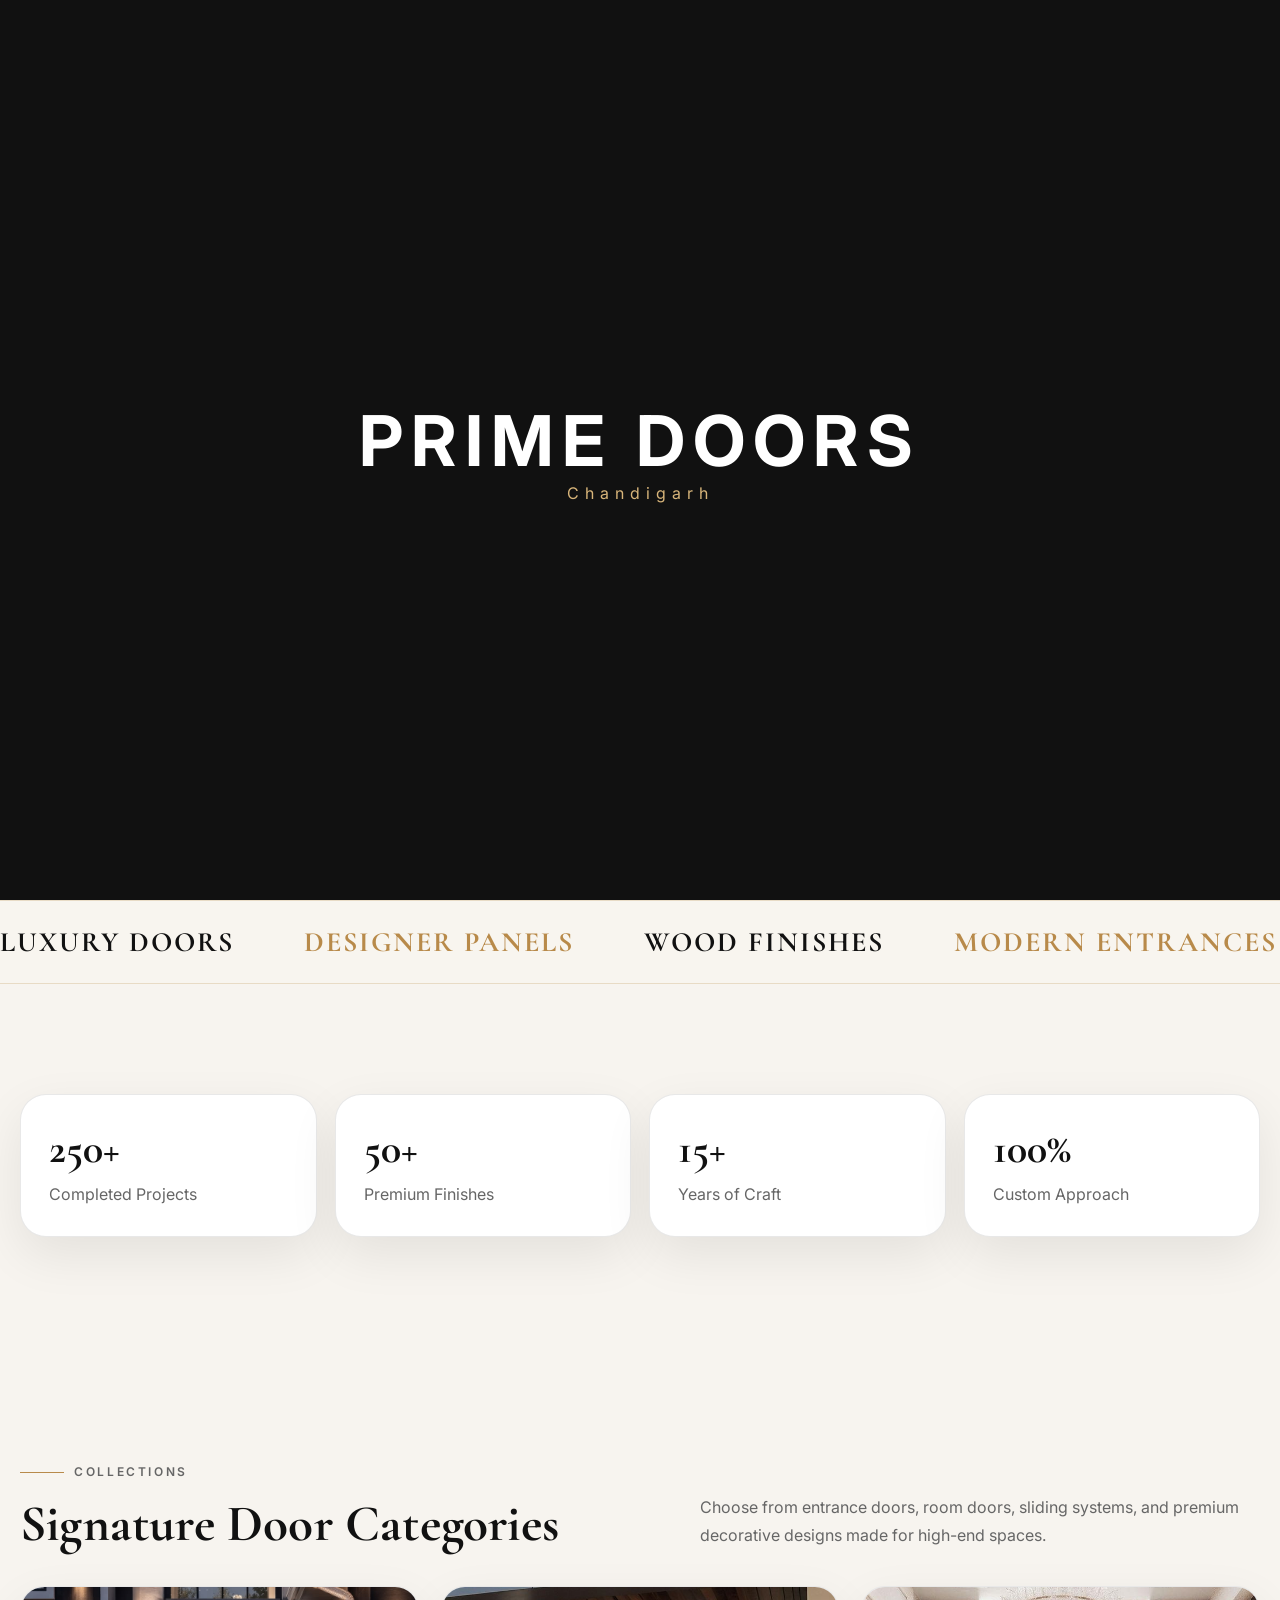
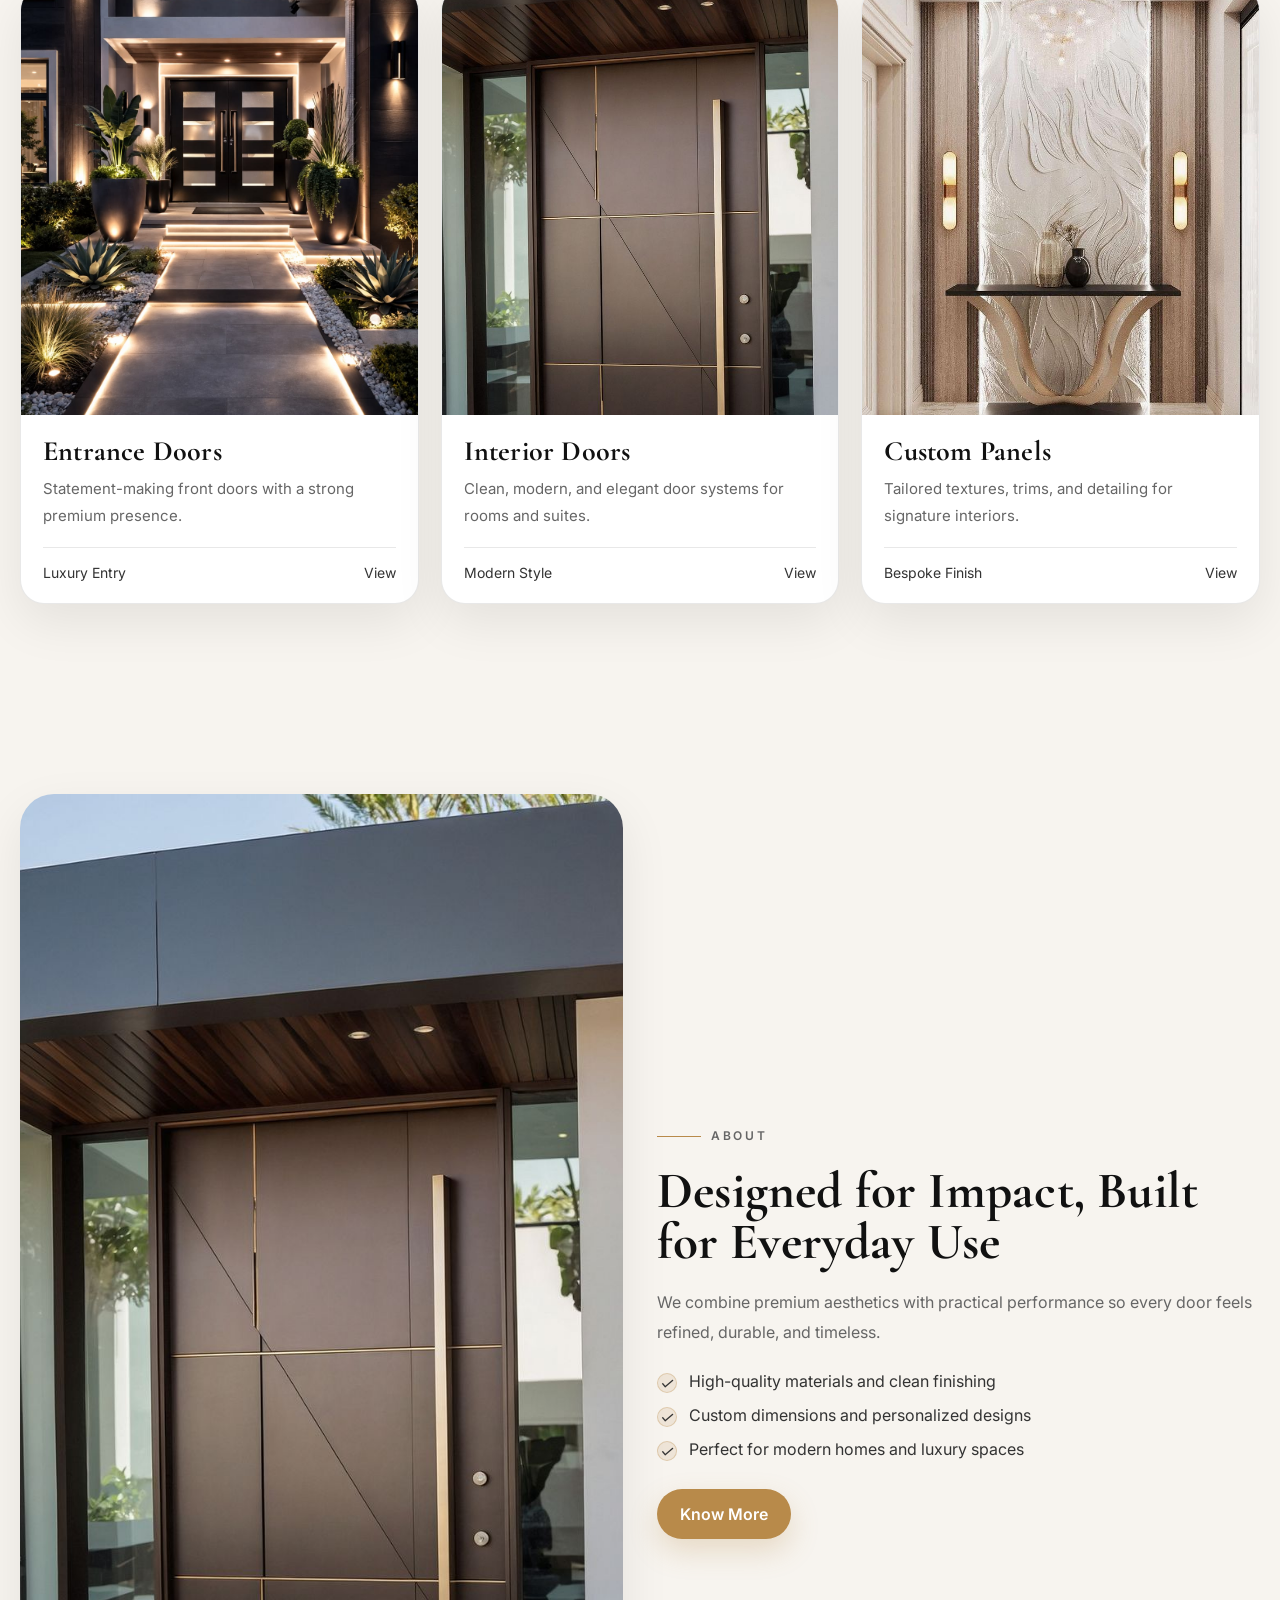
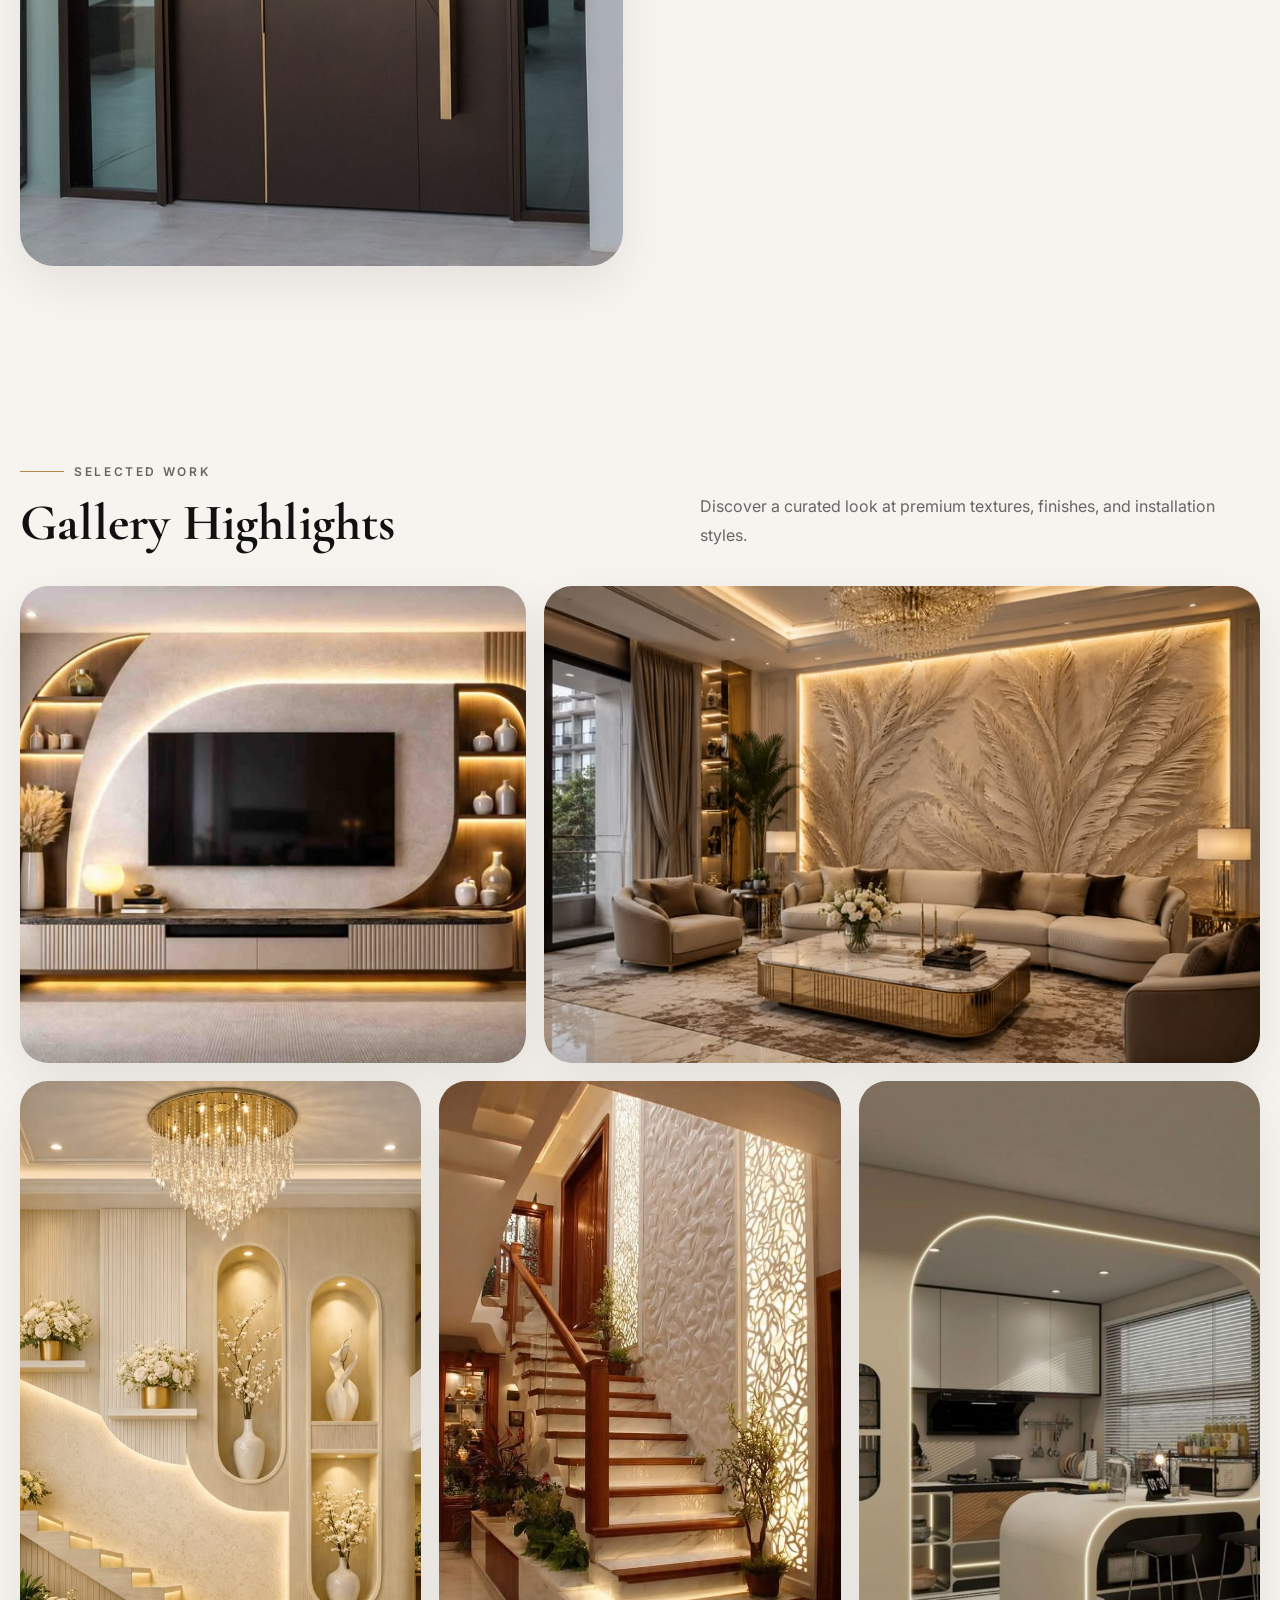
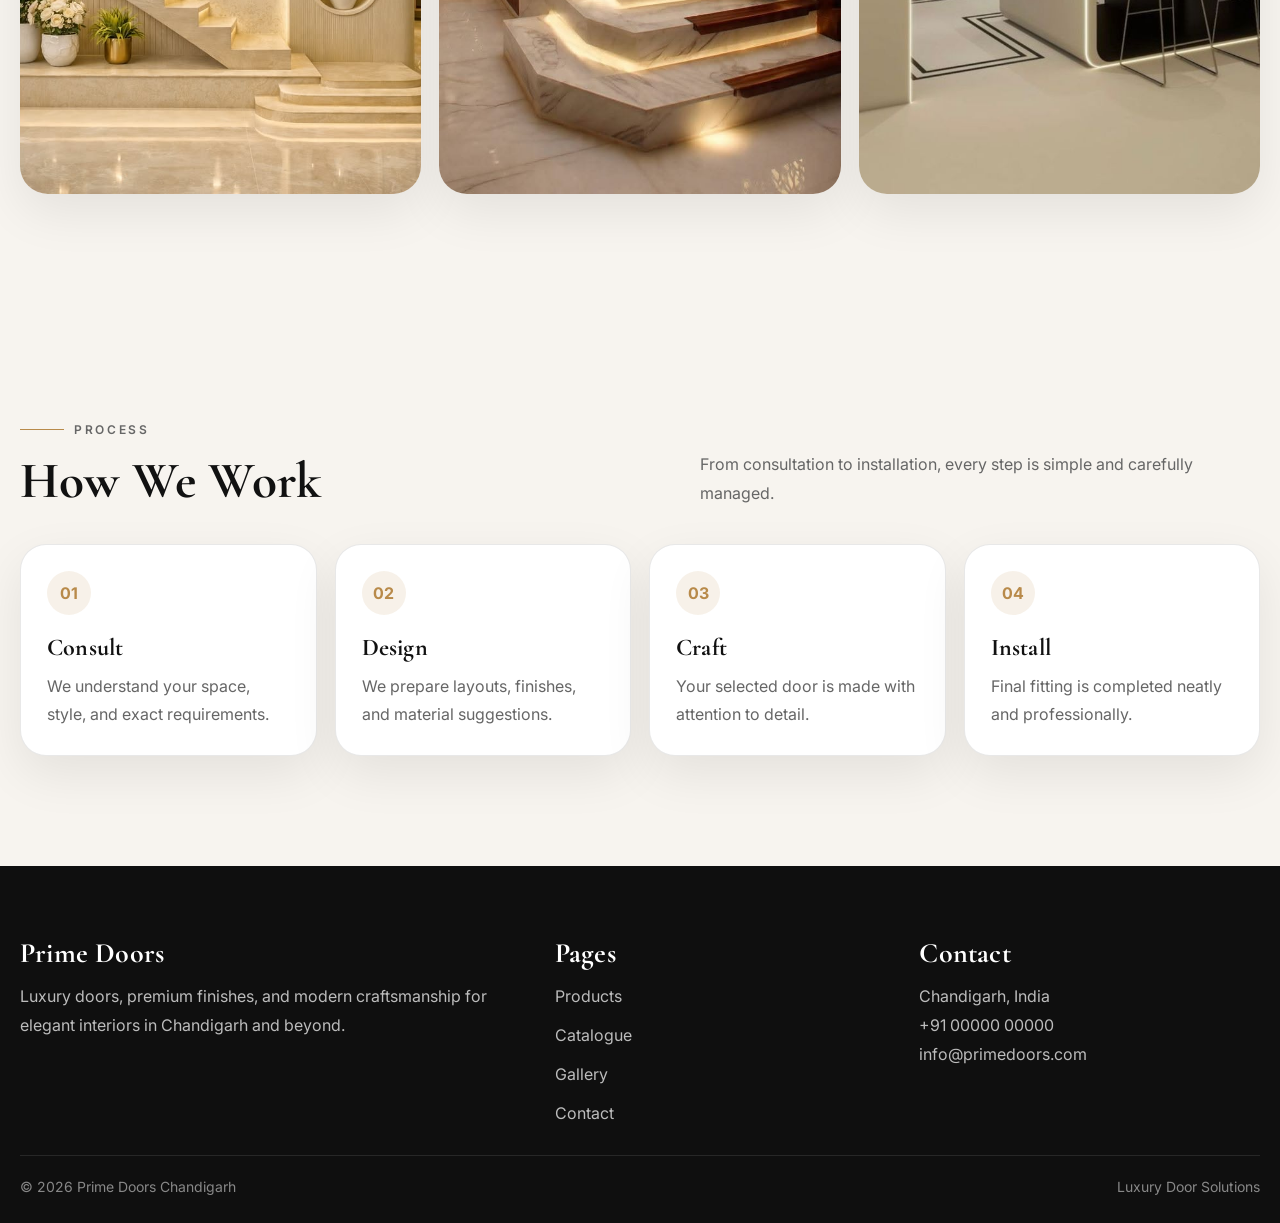
==== index.html @ e4e69840 "Add files via upload" ====
<!DOCTYPE html>
<html lang="en">
<head>
  <meta charset="UTF-8">
  <meta name="viewport" content="width=device-width, initial-scale=1.0">
  <title>Prime Doors Chandigarh</title>
  <link rel="preconnect" href="https://fonts.googleapis.com">
  <link rel="preconnect" href="https://fonts.gstatic.com" crossorigin>
  <link href="https://fonts.googleapis.com/css2?family=Inter:wght@300;400;500;600;700&family=Cormorant+Garamond:wght@400;500;600;700&display=swap" rel="stylesheet">
  <link rel="stylesheet" href="style.css" />
</head>
<body>
  <div id="doorCursor"></div>

  <div id="door-loader">
    <div class="door-frame">
        <div class="door-panel left-panel">
            <div class="door-handle"></div>
        </div>

        <div class="door-panel right-panel">
            <div class="door-handle"></div>
        </div>

        <div class="door-brand">
            <h1>PRIME DOORS</h1>
            <span>Chandigarh</span>
        </div>
    </div>
</div>

<header class="site-header">
  <div class="container navbar">
    <a href="index.html" class="brand">
      <b>Prime Doors</b>
      <span>Chandigarh</span>
    </a>
    <nav class="nav-links">
      <a href="index.html" class="active">Home</a>
      <a href="products.html">Products</a>
      <a href="catalogue.html">Catalogue</a>
      <a href="gallery.html">Gallery</a>
      <a href="about.html">About</a>
      <a href="owner.html">Owner</a>
      <a href="contact.html">Contact</a>
    </nav>
    <div class="nav-cta">
      <a href="contact.html" class="btn btn-primary">Get Quote</a>
      <button class="menu-btn" type="button"><span></span></button>
    </div>
  </div>
</header>

<section class="hero">
  <div class="hero-slider">

    <div class="slide active">
        <img src="slidenew1.png" alt="">
    </div>

    <div class="slide">
        <img src="slidenew2.png" alt="">
    </div>
    <div class="slide">
        <img src="slidenew3.png" alt="">
    </div>
    <div class="slide">
        <img src="slidenew4.png" alt="">
    </div>
  
</div>

<div class="hero-overlay"></div>

  <div class="hero-inner">
    <div class="reveal">
      <p class="small-label">Premium Door Studio</p>
      <h1 class="hero-title serif">Elegant Doors for Modern Spaces</h1>
      <p class="hero-copy">
        Prime Doors creates refined entrance solutions, designer finishes, and bespoke interiors that bring a luxury feel to homes and commercial spaces.
      </p>
      <div class="hero-actions">
        <a href="products.html" class="btn btn-primary">Explore Products</a>
        <a href="gallery.html" class="btn btn-outline">View Gallery</a>
      </div>
    </div>

    <div class="hero-card reveal">
      <p>Crafted with detail, designed with style, and built for long-lasting performance.</p>
      <div class="stat">
        <div><strong>100+</strong><span>Designs</span></div>
        <div><strong>10+</strong><span>Finishes</span></div>
      </div>
    </div>
  </div>
</section>

<div class="marquee">
  <div class="marquee-track">
    <span>Luxury Doors</span>
    <span>Designer Panels</span>
    <span>Wood Finishes</span>
    <span>Modern Entrances</span>
    <span>Custom Solutions</span>
    <span>Luxury Doors</span>
    <span>Designer Panels</span>
    <span>Wood Finishes</span>
    <span>Modern Entrances</span>
    <span>Custom Solutions</span>
  </div>
</div>

<section class="section">
  <div class="container stats">
    <div class="stat-card reveal"><strong>250+</strong><span>Completed Projects</span></div>
    <div class="stat-card reveal"><strong>50+</strong><span>Premium Finishes</span></div>
    <div class="stat-card reveal"><strong>15+</strong><span>Years of Craft</span></div>
    <div class="stat-card reveal"><strong>100%</strong><span>Custom Approach</span></div>
  </div>
</section>

<section class="section">
  <div class="container">
    <div class="section-head reveal">
      <div>
        <p class="small-label">Collections</p>
        <h2 class="serif">Signature Door Categories</h2>
      </div>
      <p>Choose from entrance doors, room doors, sliding systems, and premium decorative designs made for high-end spaces.</p>
    </div>

    <div class="cards-3">
      <article class="card reveal">
        <div class="card-media"><img src="entarancedoor2.jpg" alt="Entrance Doors"></div>
        <div class="card-body">
          <h3 class="serif">Entrance Doors</h3>
          <p>Statement-making front doors with a strong premium presence.</p>
          <div class="card-footer"><span>Luxury Entry</span><a href="products.html">View</a></div>
        </div>
      </article>

      <article class="card reveal">
        <div class="card-media"><img src="interiordoor.jpg" alt="Interior Doors"></div>
        <div class="card-body">
          <h3 class="serif">Interior Doors</h3>
          <p>Clean, modern, and elegant door systems for rooms and suites.</p>
          <div class="card-footer"><span>Modern Style</span><a href="products.html">View</a></div>
        </div>
      </article>

      <article class="card reveal">
        <div class="card-media"><img src="costampannel.jpg" alt="Custom Panels"></div>
        <div class="card-body">
          <h3 class="serif">Custom Panels</h3>
          <p>Tailored textures, trims, and detailing for signature interiors.</p>
          <div class="card-footer"><span>Bespoke Finish</span><a href="products.html">View</a></div>
        </div>
      </article>
    </div>
  </div>
</section>

<section class="section section-tight">
  <div class="container split">
    <div class="rounded-img reveal">
      <img src="interiordoor.jpg" alt="About Prime Doors">
    </div>
    <div class="text-block reveal">
      <p class="small-label">About</p>
      <h2 class="serif">Designed for Impact, Built for Everyday Use</h2>
      <p>We combine premium aesthetics with practical performance so every door feels refined, durable, and timeless.</p>
      <div class="check-list">
        <div><i>✓</i><span>High-quality materials and clean finishing</span></div>
        <div><i>✓</i><span>Custom dimensions and personalized designs</span></div>
        <div><i>✓</i><span>Perfect for modern homes and luxury spaces</span></div>
      </div>
      <a href="about.html" class="btn btn-primary">Know More</a> 
    </div>
  </div>
</section>

<section class="section">
  <div class="container">
    <div class="section-head reveal">
      <div>
        <p class="small-label">Selected Work</p>
        <h2 class="serif">Gallery Highlights</h2>
      </div>
      <p>Discover a curated look at premium textures, finishes, and installation styles.</p>
    </div>

    <div class="gallery-grid">
      <div class="g-item g-1 reveal"><img src="Gallerymenu.jpg" alt=""></div>
      <div class="g-item g-2 reveal"><img src="Gallerymenu2.jpg" alt=""></div>
      <div class="g-item g-3 reveal"><img src="Gallerymenu3.jpg" alt=""></div>
      <div class="g-item g-4 reveal"><img src="Gallerymenu4.jpg" alt=""></div>
      <div class="g-item g-5 reveal"><img src="Gallerymenu5.jpg" alt=""></div>
    </div>
  </div>
</section>

<section class="section">
  <div class="container">
    <div class="section-head reveal">
      <div>
        <p class="small-label">Process</p>
        <h2 class="serif">How We Work</h2>
      </div>
      <p>From consultation to installation, every step is simple and carefully managed.</p>
    </div>

    <div class="process">
      <div class="step reveal">
        <b>01</b>
        <h3 class="serif">Consult</h3>
        <p>We understand your space, style, and exact requirements.</p>
      </div>
      <div class="step reveal">
        <b>02</b>
        <h3 class="serif">Design</h3>
        <p>We prepare layouts, finishes, and material suggestions.</p>
      </div>
      <div class="step reveal">
        <b>03</b>
        <h3 class="serif">Craft</h3>
        <p>Your selected door is made with attention to detail.</p>
      </div>
      <div class="step reveal">
        <b>04</b>
        <h3 class="serif">Install</h3>
        <p>Final fitting is completed neatly and professionally.</p>
      </div>
    </div>
  </div>
</section>


<footer class="footer">
  <div class="container">
    <div class="footer-grid">
      <div>
        <h3 class="serif">Prime Doors</h3>
        <p>Luxury doors, premium finishes, and modern craftsmanship for elegant interiors in Chandigarh and beyond.</p>
      </div>
      <div>
        <h3 class="serif">Pages</h3>
        <div class="footer-links">
          <a href="products.html">Products</a>
          <a href="catalogue.html">Catalogue</a>
          <a href="gallery.html">Gallery</a>
          <a href="contact.html">Contact</a>
        </div>
      </div>
      <div>
        <h3 class="serif">Contact</h3>
        <p>Chandigarh, India</p>
        <p>+91 00000 00000</p>
        <p>info@primedoors.com</p>
      </div>
    </div>
    <div class="footer-bottom">
      <span>© 2026 Prime Doors Chandigarh</span>
      <span>Luxury Door Solutions</span>
    </div>
  </div>
</footer>

<script src="script.js"></script>
</body>
</html>
---- style.css ----
:root{
  --bg:#f7f4ef;
  --bg-dark:#0f0f0f;
  --text:#111111;
  --muted:#666666;
  --gold:#b88a4a;
  --gold-2:#d8b57a;
  --line:rgba(0,0,0,.09);
  --white:#ffffff;
  --card:#ffffff;
  --shadow:0 18px 50px rgba(0,0,0,.08);
  --radius:24px;
  --radius-sm:16px;
  --max:1240px;
}

*{margin:0;padding:0;box-sizing:border-box}
html{scroll-behavior:smooth}
body{
  font-family:'Inter',sans-serif;
  background:var(--bg);
  color:var(--text);
  overflow-x:hidden;
}
img,video{max-width:100%;display:block}
a{text-decoration:none;color:inherit}
button,input,textarea{font:inherit}
::selection{background:var(--gold);color:#fff}

.container{
  width:min(var(--max), calc(100% - 40px));
  margin:0 auto;
}

.serif{
  font-family:'Cormorant Garamond',serif;
  letter-spacing:.2px;
}

.small-label{
  display:inline-flex;
  align-items:center;
  gap:10px;
  color:var(--gold);
  text-transform:uppercase;
  letter-spacing:.22em;
  font-size:12px;
  font-weight:600;
  margin-bottom:16px;
}
.small-label::before{
  content:'';
  width:44px;height:1px;background:var(--gold);
}

.section{
  padding:110px 0;
  position:relative;
}
.section-tight{padding:80px 0}
.grid{display:grid;gap:24px}

.btn{
  display:inline-flex;
  align-items:center;
  justify-content:center;
  gap:10px;
  padding:14px 22px;
  border-radius:999px;
  border:1px solid transparent;
  cursor:pointer;
  transition:.35s ease;
  font-weight:600;
}
.btn-primary{
  background:var(--gold);
  color:#fff;
  box-shadow:0 12px 28px rgba(184,138,74,.25);
}
.btn-primary:hover{transform:translateY(-2px);background:#a97a3f}
.btn-outline{
  border-color:rgba(255,255,255,.25);
  color:#fff;
  background:transparent;
  backdrop-filter:blur(10px);
}
.btn-outline:hover{background:#fff;color:#111;border-color:#fff}

.site-header{
    position:fixed;
    top:0;
    left:0;
    right:0;
    z-index:1000;

    background:lab(99.73% 0.33 0.11 / 0.662);
    backdrop-filter:blur(8px);
    -webkit-backdrop-filter:blur(8px);

    border-bottom:1px solid rgba(255,255,255,0.1);
    box-shadow:none;
}

.site-header.scrolled{
    background:rgba(255,255,255,0.12);
    backdrop-filter:blur(10px);
    -webkit-backdrop-filter:blur(10px);
}

.navbar{
  height:86px;
  display:flex;
  align-items:center;
  justify-content:space-between;
  gap:20px;
}
.brand{
  display:flex;
  flex-direction:column;
  line-height:1;
}
.brand b{
  font-size:20px;
  letter-spacing:.16em;
  text-transform:uppercase;
}
.brand span{
  font-size:11px;
  letter-spacing:.28em;
  color:var(--gold);
  margin-top:4px;
}
.nav-links{
  display:flex;
  align-items:center;
  gap:28px;
}
.nav-links a{
  font-size:14px;
  font-weight:500;
  color:#000000f8;
  position:relative;
  padding:8px 0;
}
.nav-links a::after{
  content:'';
  position:absolute;
  left:0;bottom:0;
  width:0;height:1px;
  background:var(--gold);
  transition:.3s ease;
}
.nav-links a:hover::after,
.nav-links a.active::after{width:100%}
.nav-cta{display:flex;align-items:center;gap:12px}

.menu-btn{
  display:none;
  width:44px;height:44px;
  border:1px solid var(--line);
  border-radius:50%;
  background:#fff;
  align-items:center;
  justify-content:center;
  cursor:pointer;
}
.menu-btn span,
.menu-btn span::before,
.menu-btn span::after{
  content:'';
  display:block;
  width:18px;height:1.7px;
  background:#111111;
  position:relative;
  transition:.3s ease;
}
.menu-btn span::before{position:absolute;top:-6px;left:0}
.menu-btn span::after{position:absolute;top:6px;left:0}

.hero{
  min-height:100vh;
  position:relative;
  display:flex;
  align-items:center;
  padding-top:86px;
  overflow:hidden;
  color:#fff;
}
.hero-media{
  position:absolute;
  inset:0;
  z-index:-2;
}
.hero-media::after{
  content:'';
  position:absolute;
  inset:0;
  background:linear-gradient(90deg, rgba(0,0,0,.72) 0%, rgba(0,0,0,.38) 52%, rgba(0,0,0,.62) 100%);
  z-index:1;
}
.hero-media video,
.hero-media img{
  width:100%;
  height:100%;
  object-fit:cover;
}
.hero-inner{
  position:relative;
  width:min(var(--max), calc(100% - 40px));
  margin:0 auto;
  display:grid;
  grid-template-columns:1.2fr .8fr;
  gap:40px;
  align-items:end;
  padding:60px 0 80px;
}
.hero-title{
  font-size:clamp(54px, 7vw, 100px);
  line-height:.92;
  font-weight:600;
  margin-bottom:22px;
}
.hero-copy{
  max-width:620px;
  font-size:17px;
  line-height:1.8;
  color:rgba(255,255,255,.84);
  margin-bottom:30px;
}
.hero-actions{
  display:flex;
  gap:14px;
  flex-wrap:wrap;
}

.hero-card{
    position:absolute;
    right:40px;
    top:30%;
    transform:translateY(-50%);

    width:380px;
    padding:28px;

    border:1px solid rgba(255,255,255,.16);
    background:rgba(255,255,255,.08);
    backdrop-filter:blur(14px);

    border-radius:28px;
    box-shadow:0 18px 60px rgba(0,0,0,.18);
    z-index:5;
} 
.hero-card p{
  color:rgba(255,255,255,.82);
  line-height:1.8;
  font-size:15px;
}
.hero-card .stat{
  display:grid;
  grid-template-columns:repeat(2,1fr);
  gap:14px;
  margin-top:20px;
}
.hero-card .stat div{
  padding-top:16px;
  border-top:1px solid rgba(255,255,255,.18);
}
.hero-card .stat strong{
  display:block;
  font-size:28px;
  font-family:'Cormorant Garamond',serif;
}
.hero-card .stat span{
  font-size:12px;
  text-transform:uppercase;
  letter-spacing:.16em;
  color:rgba(255,255,255,.72);
}

.marquee{
  overflow:hidden;
  background:#f8f5ef;
  border-top:1px solid rgba(184,138,74,.25);
  border-bottom:1px solid rgba(184,138,74,.25);
}

.marquee-track{
  display:flex;
  gap:70px;
  white-space:nowrap;
  padding:24px 0;

  animation:marquee 20s linear infinite;

  font-family:'Cormorant Garamond', serif;
  font-size:28px;
  font-weight:700;
  letter-spacing:2px;
  text-transform:uppercase;
}

.marquee-track span:nth-child(odd){
  color:#111111;
}

.marquee-track span:nth-child(even){
  color:#b88a4a;
}

.marquee-track span{
  transition:0.3s ease;
}

.marquee-track span:hover{
  transform:translateY(-3px);
  color:#d8b57a;
}

@keyframes marquee{
  from{transform:translateX(0)}
  to{transform:translateX(-50%)}
}

.section-head{
  display:flex;
  justify-content:space-between;
  align-items:end;
  gap:20px;
  margin-bottom:36px;
}
.section-head h2{
  font-size:clamp(34px, 4vw, 60px);
  line-height:1;
}
.section-head p{
  max-width:560px;
  color:var(--muted);
  line-height:1.8;
}

.cards-3{
  display:grid;
  grid-template-columns:repeat(3,1fr);
  gap:22px;
}
.card{
  background:var(--card);
  border:1px solid var(--line);
  border-radius:var(--radius);
  overflow:hidden;
  box-shadow:var(--shadow);
  transition:.4s ease;
}
.card:hover{transform:translateY(-8px)}
.card-media{
  aspect-ratio:1/1.08;
  overflow:hidden;
}
.card-media img,
.card-media video{
  width:100%;
  height:100%;
  object-fit:cover;
  transition:.8s ease;
}
.card:hover .card-media img,
.card:hover .card-media video{
  transform:scale(1.06);
}
.card-body{
  padding:22px;
}
.card-body h3{
  font-size:28px;
  line-height:1;
  margin-bottom:10px;
}
.card-body p{
  color:var(--muted);
  line-height:1.8;
  font-size:15px;
}
.card-footer{
  display:flex;
  justify-content:space-between;
  align-items:center;
  margin-top:18px;
  padding-top:16px;
  border-top:1px solid var(--line);
  color:#333;
  font-size:14px;
}

.split{
  display:grid;
  grid-template-columns:1fr 1fr;
  gap:34px;
  align-items:center;
}
.rounded-img{
  border-radius:34px;
  overflow:hidden;
  box-shadow:var(--shadow);
}
.rounded-img img,
.rounded-img video{
  width:100%;
  height:100%;
  object-fit:cover;
}
.text-block h2{
  font-size:clamp(34px, 4vw, 58px);
  line-height:1;
  margin-bottom:18px;
}
.text-block p{
  color:var(--muted);
  line-height:1.9;
  margin-bottom:18px;
}
.check-list{
  display:grid;
  gap:12px;
  margin:24px 0 28px;
}
.check-list div{
  display:flex;
  align-items:flex-start;
  gap:12px;
  color:#333;
}
.check-list i{
  width:20px;height:20px;
  border-radius:50%;
  background:rgba(184,138,74,.14);
  border:1px solid rgba(184,138,74,.3);
  display:inline-flex;
  align-items:center;
  justify-content:center;
  flex:0 0 20px;
  margin-top:2px;
}

.gallery-grid{
  display:grid;
  grid-template-columns:repeat(12,1fr);
  gap:18px;
}
.g-item{
  border-radius:28px;
  overflow:hidden;
  box-shadow:var(--shadow);
  min-height:260px;
}
.g-item img,
.g-item video{
  width:100%;
  height:100%;
  object-fit:cover;
  transition:.8s ease;
}
.g-item:hover img,
.g-item:hover video{transform:scale(1.05)}
.g-1{grid-column:span 5}
.g-2{grid-column:span 7}
.g-3{grid-column:span 4}
.g-4{grid-column:span 4}
.g-5{grid-column:span 4}

.stats{
  display:grid;
  grid-template-columns:repeat(4,1fr);
  gap:18px;
}
.stat-card{
  background:#fff;
  border:1px solid var(--line);
  border-radius:26px;
  padding:28px;
  box-shadow:var(--shadow);
}
.stat-card strong{
  display:block;
  font-size:42px;
  font-family:'Cormorant Garamond',serif;
  margin-bottom:8px;
}
.stat-card span{
  color:var(--muted);
  line-height:1.6;
}

.process{
  display:grid;
  grid-template-columns:repeat(4,1fr);
  gap:18px;
}
.step{
  background:#fff;
  border:1px solid var(--line);
  border-radius:26px;
  padding:26px;
  box-shadow:var(--shadow);
}
.step b{
  display:inline-flex;
  width:44px;height:44px;
  border-radius:50%;
  align-items:center;
  justify-content:center;
  background:rgba(184,138,74,.12);
  color:var(--gold);
  margin-bottom:18px;
}
.step h3{
  font-size:24px;
  margin-bottom:10px;
}
.step p{
  color:var(--muted);
  line-height:1.8;
}

.contact-wrap{
  display:grid;
  grid-template-columns:.95fr 1.05fr;
  gap:24px;
  align-items:start;
}
.contact-panel,
.form-panel{
  background:#fff;
  border:1px solid var(--line);
  border-radius:34px;
  box-shadow:var(--shadow);
  padding:30px;
}
.contact-info{
  display:grid;
  gap:18px;
  margin-top:24px;
}
.info-row{
  padding:18px 0;
  border-top:1px solid var(--line);
}
.info-row:first-child{border-top:none;padding-top:0}
.info-row span{
  display:block;
  color:var(--gold);
  text-transform:uppercase;
  letter-spacing:.18em;
  font-size:11px;
  margin-bottom:8px;
}
.info-row b{
  display:block;
  font-size:18px;
  margin-bottom:4px;
}
.info-row p{color:var(--muted);line-height:1.7}

form{
  display:grid;
  gap:16px;
}
.field{
  display:grid;
  gap:8px;
}
.field label{
  font-size:13px;
  color:#333;
  font-weight:600;
}
.field input,
.field textarea,
.field select{
  width:100%;
  border:1px solid var(--line);
  background:#fbfbfb;
  padding:14px 16px;
  border-radius:16px;
  outline:none;
  transition:.25s ease;
}
.field input:focus,
.field textarea:focus,
.field select:focus{
  border-color:rgba(184,138,74,.7);
  background:#fff;
}

.footer{
  background:var(--bg-dark);
  color:#fff;
  padding:70px 0 28px;
  margin-top:0;
}
.footer-grid{
  display:grid;
  grid-template-columns:1.2fr .8fr .8fr;
  gap:24px;
  padding-bottom:28px;
  border-bottom:1px solid rgba(255,255,255,.1);
}
.footer h3{
  font-size:28px;
  margin-bottom:12px;
}
.footer p,
.footer a{
  color:rgba(255,255,255,.72);
  line-height:1.8;
}
.footer-links{
  display:grid;
  gap:10px;
}
.footer-bottom{
  display:flex;
  justify-content:space-between;
  gap:16px;
  flex-wrap:wrap;
  padding-top:22px;
  color:rgba(255,255,255,.5);
  font-size:14px;
}

.reveal{
  opacity:0;
  transform:translateY(30px);
}

.page-hero{
    position:relative;
    padding:170px 0 86px;
    background:url("banner.jpg") center center/cover no-repeat;
    overflow:hidden;
}

.page-hero::before{
    content:"";
    position:absolute;
    inset:0;
    background:rgba(0,0,0,0.55);
}

.page-hero .container{
    position:relative;
    z-index:2;
}

.page-hero h1,
.page-hero p,
.page-hero .small-label{
    color:#fff;
}

.page-hero h1{
  font-size:clamp(46px, 6vw, 86px);
  line-height:.95;
  margin-bottom:12px;
}
.page-hero p{
  max-width:760px;
  color:var(--muted);
  line-height:1.9;
  font-size:17px;
}

@media (max-width: 1100px){
  .hero-inner,
  .split,
  .contact-wrap,
  .footer-grid{
    grid-template-columns:1fr;
  }
  .cards-3,
  .stats,
  .process{
    grid-template-columns:repeat(2,1fr);
  }
  .section-head{
    flex-direction:column;
    align-items:flex-start;
  }
}

@media (max-width: 768px){
  .nav-links{
    position:fixed;
    top:86px;
    left:16px;
    right:16px;
    background:#fff;
    border:1px solid var(--line);
    border-radius:24px;
    box-shadow:var(--shadow);
    padding:18px;
    display:none;
    flex-direction:column;
    align-items:flex-start;
    gap:16px;
  }
  .nav-links.open{display:flex}
  .menu-btn{display:flex}
  .hero{
    min-height:auto;
    padding-bottom:40px;
  }
  .hero-inner{
    padding-top:70px;
  }
  .hero-card{
    justify-self:start;
  }
  .cards-3,
  .stats,
  .process{
    grid-template-columns:1fr;
  }
  .gallery-grid{
    grid-template-columns:1fr;
  }
  .g-1,.g-2,.g-3,.g-4,.g-5{grid-column:span 1}
  .page-hero{padding-top:150px}
}
.hero{
    position:relative;
    height:100vh;
    overflow:hidden;
}

.hero-slider{
    position:absolute;
    inset:0;
}

.slide{
    position:absolute;
    inset:0;
    opacity:0;
    transition:opacity 1.5s ease;
}

.slide.active{
    opacity:1;
}

.slide img{
    width:100%;
    height:100%;
    object-fit:cover;
}

.hero-overlay{
    position:absolute;
    inset:0;
    background:rgba(0, 0, 0, 0.292);
    z-index:1;
}

.hero-inner{
    position:relative;
    z-index:2;
}

.site-header::after{
    content:"";
    position:absolute;
    bottom:0;
    left:0;
    width:100%;
    height:1px;
    background:linear-gradient(
        90deg,
        transparent,
        rgb(0, 0, 0),
        transparent
    );
}

#door-loader{
    position:fixed;
    inset:0;
    z-index:999999;
    background:#111;
    display:flex;
    justify-content:center;
    align-items:center;
    perspective:2000px;
}

.door-frame{
    position:relative;
    width:100%;
    height:100%;
    overflow:hidden;
}

.door-panel{
    position:absolute;
    top:0;
    width:50%;
    height:100%;
    background:
    linear-gradient(
        90deg,
        #4a2a16,
        #6b3f21,
        #8c5a30,
        #6b3f21
    );
    border:2px solid rgba(0,0,0,.4);
}

.left-panel{
    left:0;
    transform-origin:left center;
}

.right-panel{
    right:0;
    transform-origin:right center;
}

.door-handle{
    position:absolute;
    width:12px;
    height:80px;
    background:#d8b57a;
    top:50%;
    transform:translateY(-50%);
    border-radius:10px;
}

.left-panel .door-handle{
    right:30px;
}

.right-panel .door-handle{
    left:30px;
}

.door-brand{
    position:absolute;
    top:50%;
    left:50%;
    transform:translate(-50%,-50%);
    text-align:center;
    color:white;
    z-index:10;
}

.door-brand h1{
    font-size:70px;
    letter-spacing:8px;
    margin:0;
}

.door-brand span{
    color:#d8b57a;
    letter-spacing:6px;
}

.open .left-panel{
    animation:openLeftDoor 2.2s forwards ease-in-out;
}

.open .right-panel{
    animation:openRightDoor 2.2s forwards ease-in-out;
}

@keyframes openLeftDoor{
    to{
        transform:rotateY(-105deg);
    }
}

@keyframes openRightDoor{
    to{
        transform:rotateY(105deg);
    }
}
body{
    cursor:none;
}

#doorCursor{
    position:fixed;
    width:16px;
    height:24px;
    pointer-events:none;
    z-index:999999;
    transform:translate(-50%,-50%);
}

/* Door */
#doorCursor::before{
    content:"";
    position:absolute;
    width:16px;
    height:24px;
    background:linear-gradient(
        to right,
        #4a2a16,
        #8c5a30,
        #5f351c
    );
    border-radius:2px;
    border:1px solid #2d1609;
    box-shadow:0 0 5px rgba(0,0,0,.2);
}

/* Handle */
#doorCursor::after{
    content:"";
    position:absolute;
    width:2px;
    height:2px;
    background:#d8b57a;
    border-radius:50%;
    right:3px;
    top:11px;
}
a:hover ~ #doorCursor,
button:hover ~ #doorCursor{
    transform:translate(-50%,-50%) scale(1.08);
}
.page-hero p{
    color:#d8b57a;
    font-size:20px;
    font-weight:500;
    text-shadow:0 2px 10px rgba(0,0,0,.4);
}
/* ===== RESPONSIVE DESIGN ===== */

/* Large TV Screens */
@media screen and (min-width: 1600px){

    .container{
        max-width:1500px;
    }

    .hero-title{
        font-size:120px;
    }

    .hero-copy{
        font-size:22px;
    }

    .hero-card{
        width:450px;
    }
}

/* Laptop */
@media screen and (max-width:1200px){

    .hero-inner{
        grid-template-columns:1fr;
    }

    .hero-card{
        position:relative;
        top:auto;
        right:auto;
        transform:none;
        margin-top:30px;
        width:100%;
        max-width:500px;
    }

    .cards-3{
        grid-template-columns:repeat(2,1fr);
    }
}

/* Tablet */
@media screen and (max-width:992px){

    .hero-title{
        font-size:60px;
    }

    .section-head h2{
        font-size:45px;
    }

    .stats,
    .process{
        grid-template-columns:repeat(2,1fr);
    }

    .contact-wrap,
    .split{
        grid-template-columns:1fr;
    }
}

/* Mobile */
@media screen and (max-width:768px){

    .navbar{
        height:75px;
    }

    .hero{
        padding-top:90px;
        height:auto;
    }

    .hero-title{
        font-size:42px;
        line-height:1.1;
    }

    .hero-copy{
        font-size:15px;
    }

    .hero-actions{
        flex-direction:column;
    }

    .btn{
        width:100%;
    }

    .hero-card{
        width:100%;
        padding:20px;
    }

    .cards-3,
    .stats,
    .process{
        grid-template-columns:1fr;
    }

    .section{
        padding:70px 0;
    }

    .page-hero{
        padding:130px 0 70px;
    }

    .page-hero h1{
        font-size:42px;
    }
}

/* Small Mobile */
@media screen and (max-width:480px){

    .hero-title{
        font-size:34px;
    }

    .page-hero h1{
        font-size:34px;
    }

    .brand b{
        font-size:16px;
    }

    .brand span{
        font-size:9px;
    }

    .hero-copy{
        font-size:14px;
    }
}
img{
    max-width:100%;
    height:auto;
    display:block;
}

.card img,
.g-item img,
.rounded-img img{
    width:100%;
    height:100%;
    object-fit:cover;
}

@media (hover:none){
    body{
        cursor:auto;
    }

    #doorCursor{
        display:none !important;
    }
}
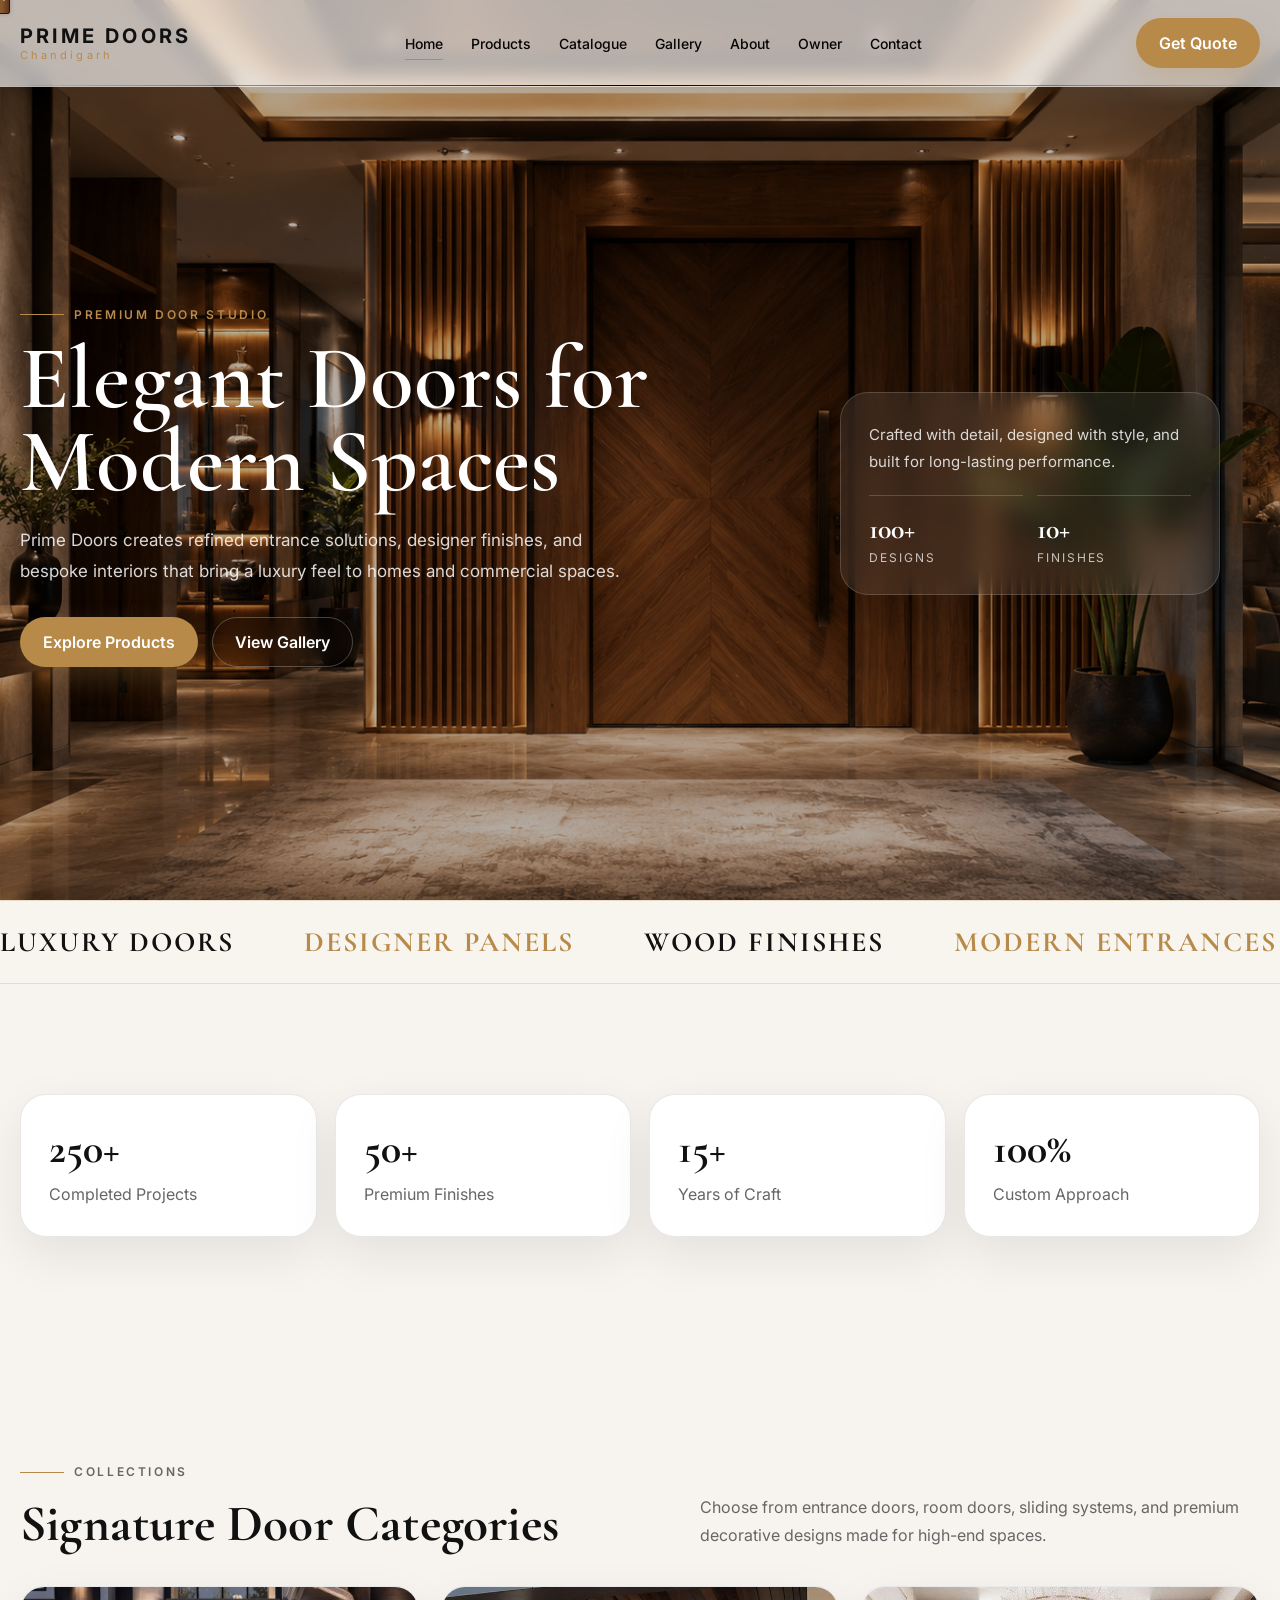
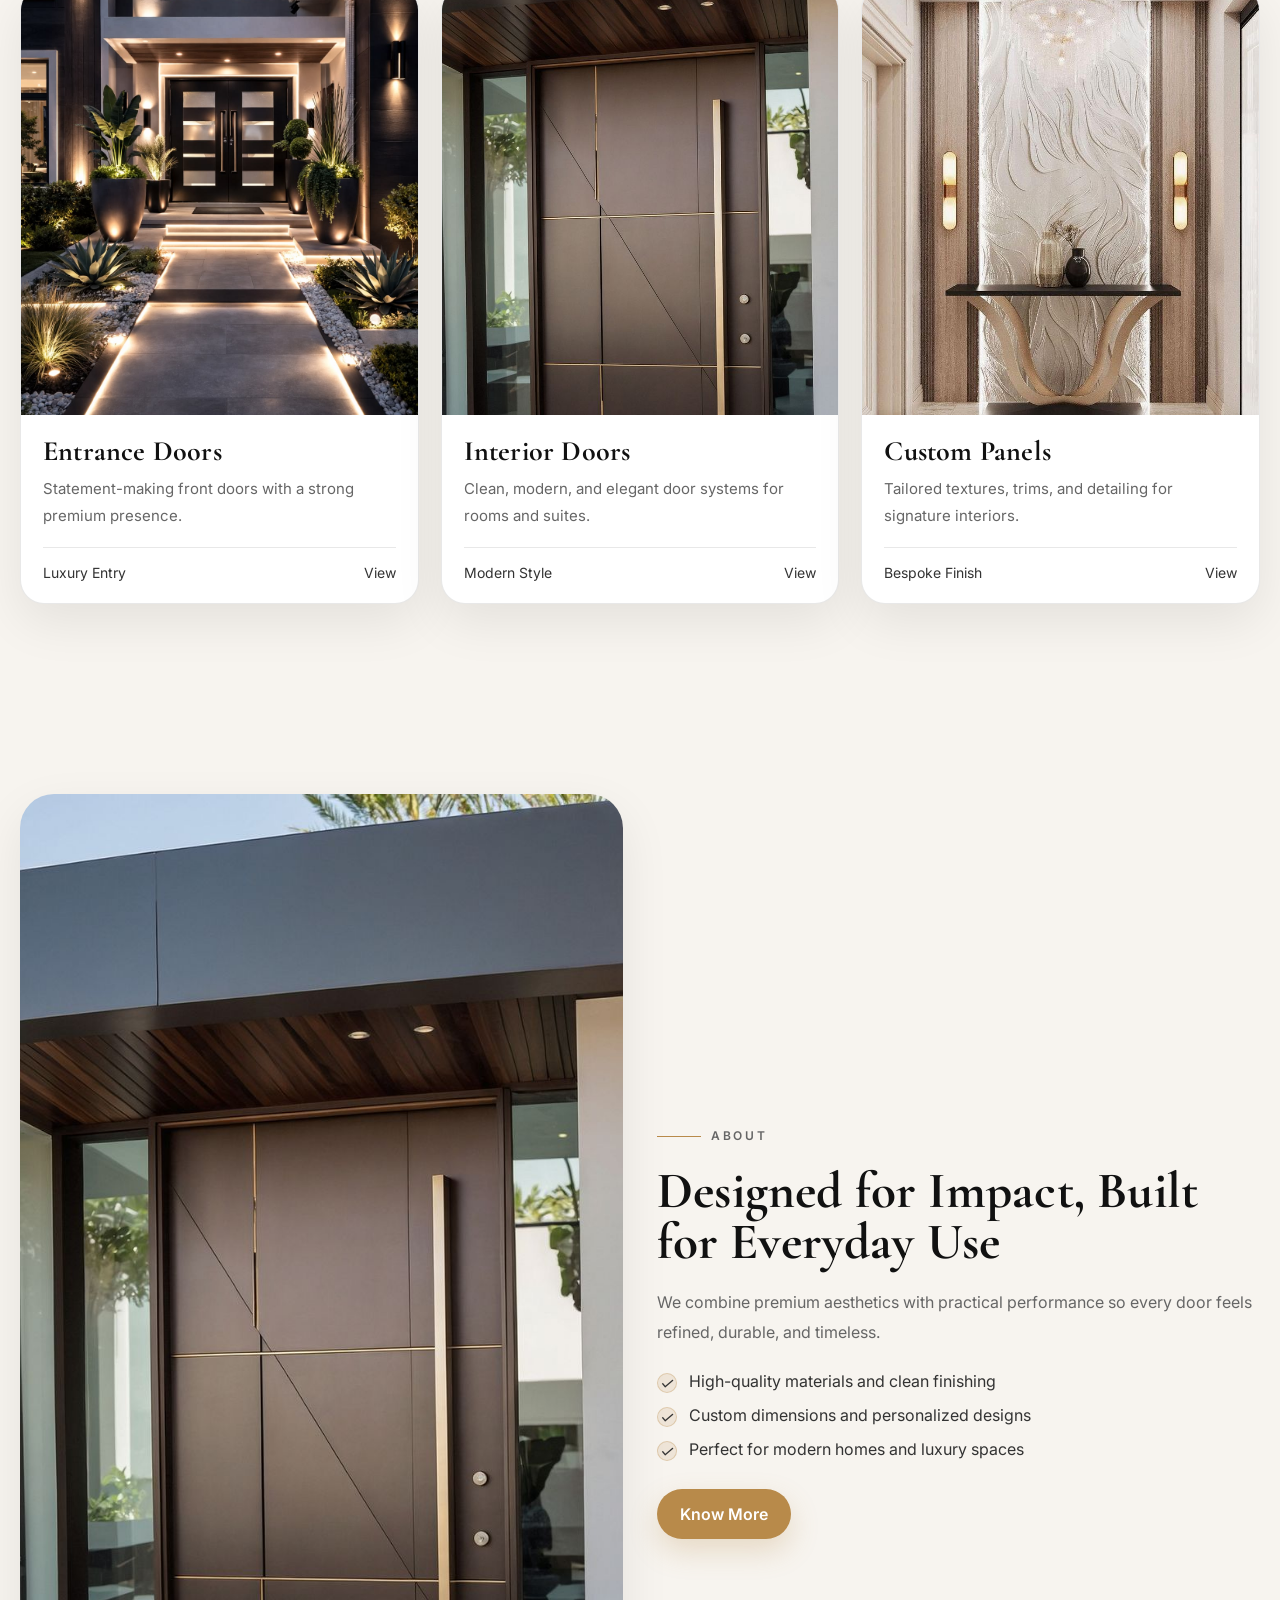
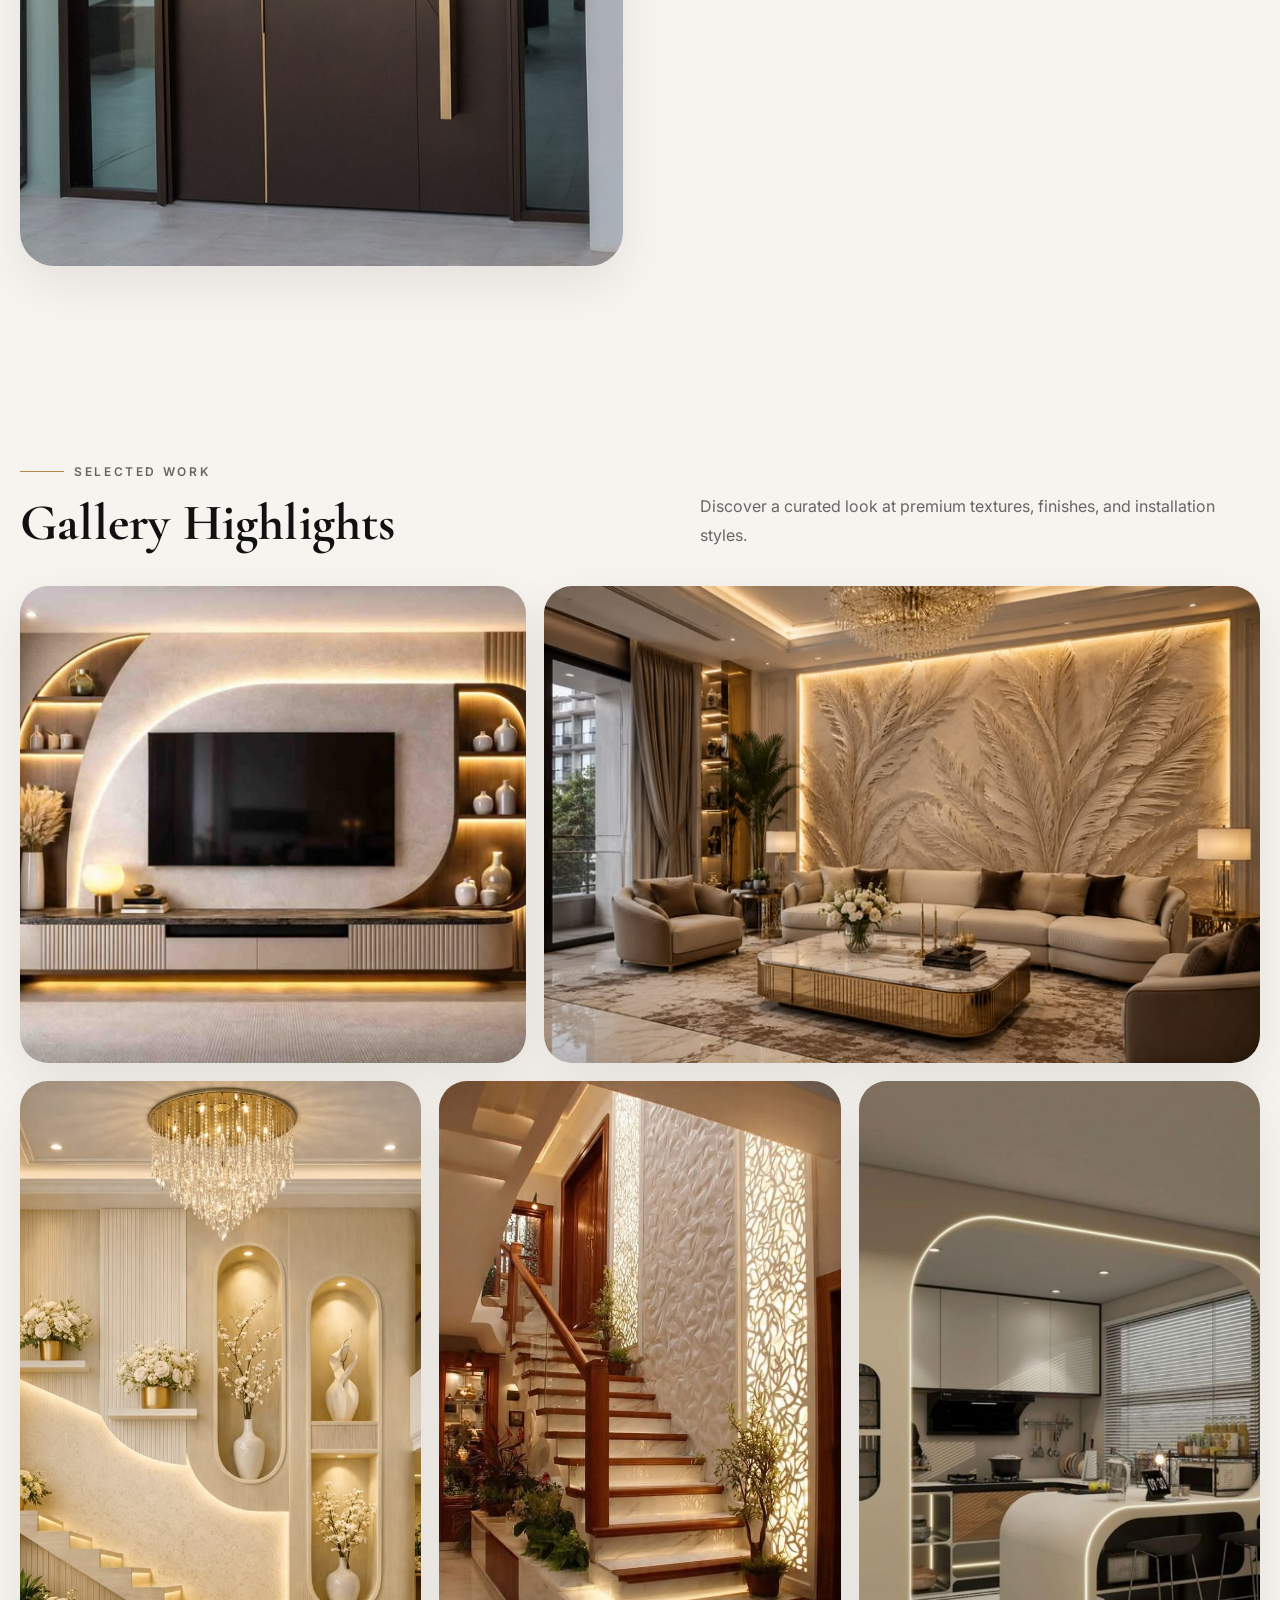
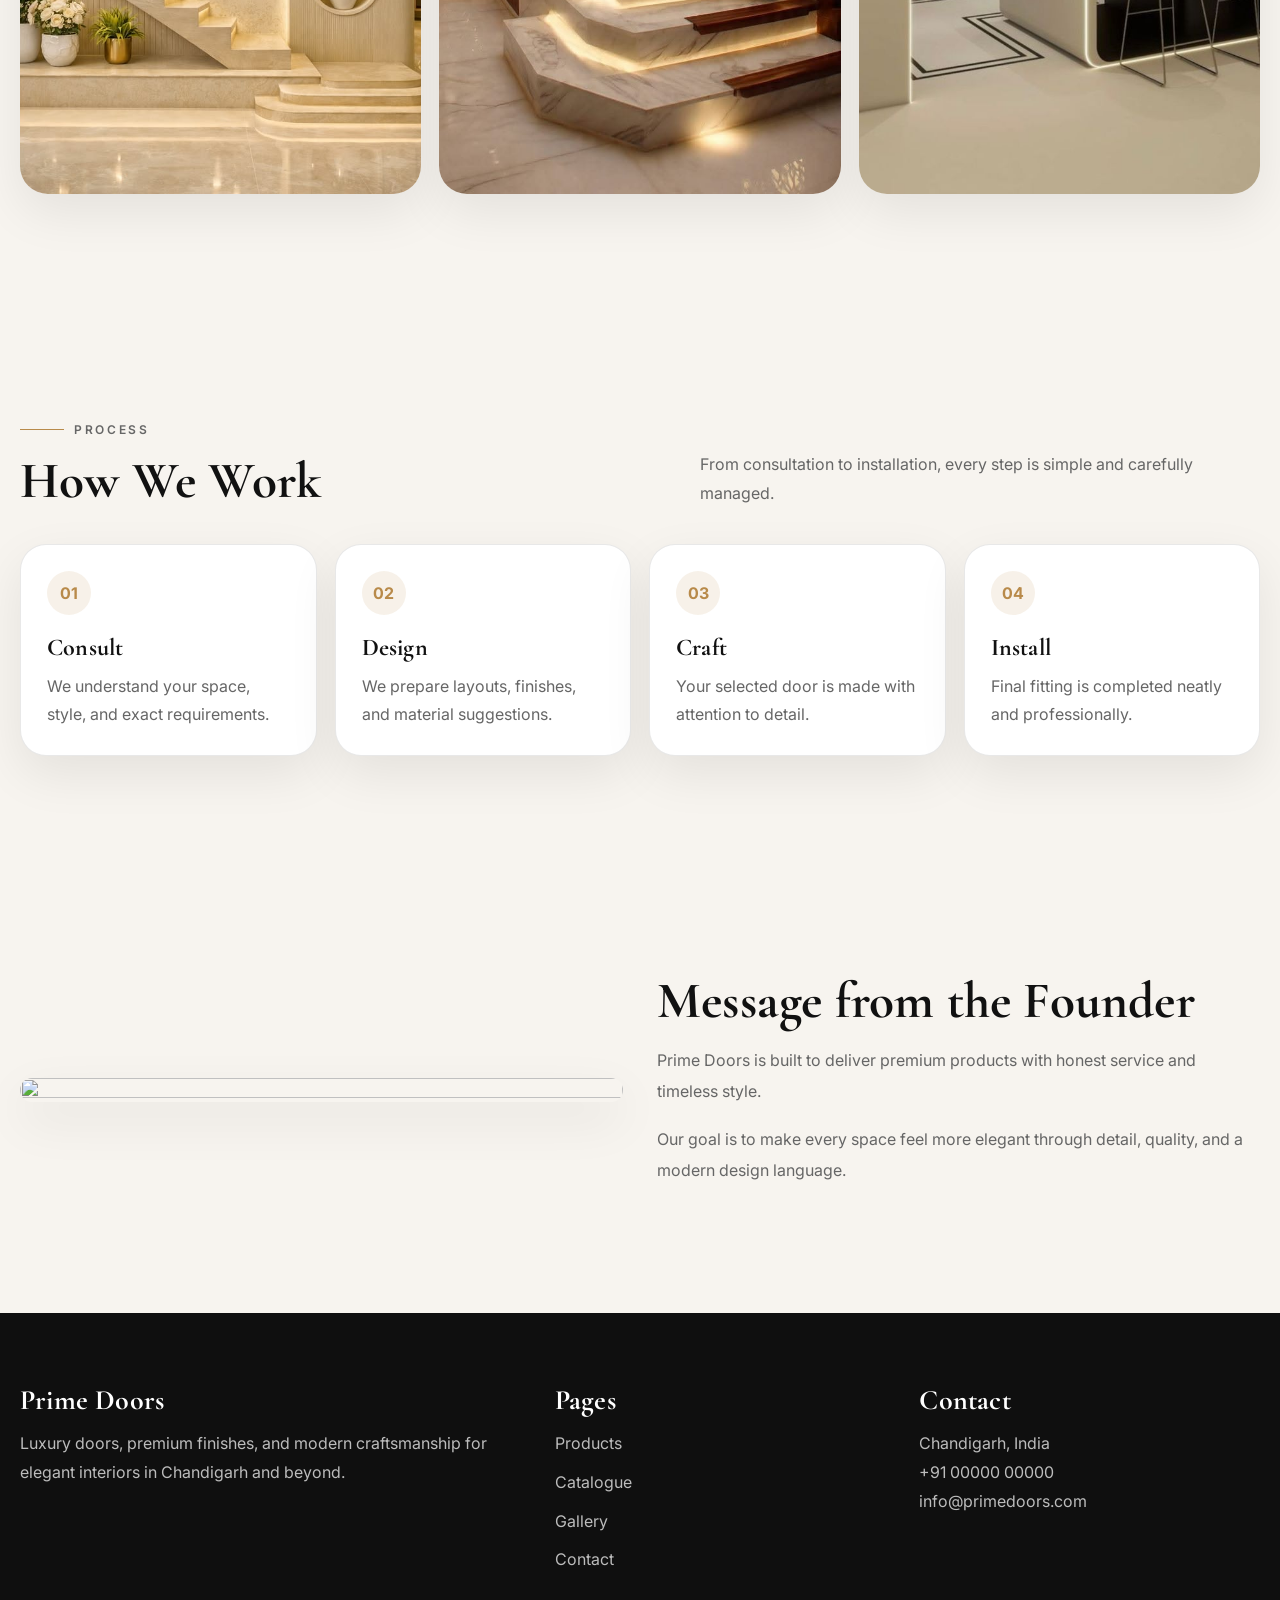
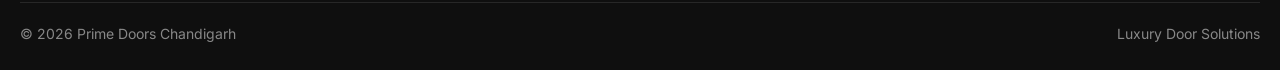
==== commit 8692d81a: "Add files via upload" ====
--- a/index.html
+++ b/index.html
@@ -234,6 +234,16 @@
   </div>
 </section>
 
+<section class="section">
+  <div class="container split">
+    <div class="rounded-img reveal"><img src="images/owner.jpg" alt=""></div>
+    <div class="text-block reveal">
+      <h2 class="serif">Message from the Founder</h2>
+      <p>Prime Doors is built to deliver premium products with honest service and timeless style.</p>
+      <p>Our goal is to make every space feel more elegant through detail, quality, and a modern design language.</p>
+    </div>
+  </div>
+</section>
 
 <footer class="footer">
   <div class="container">
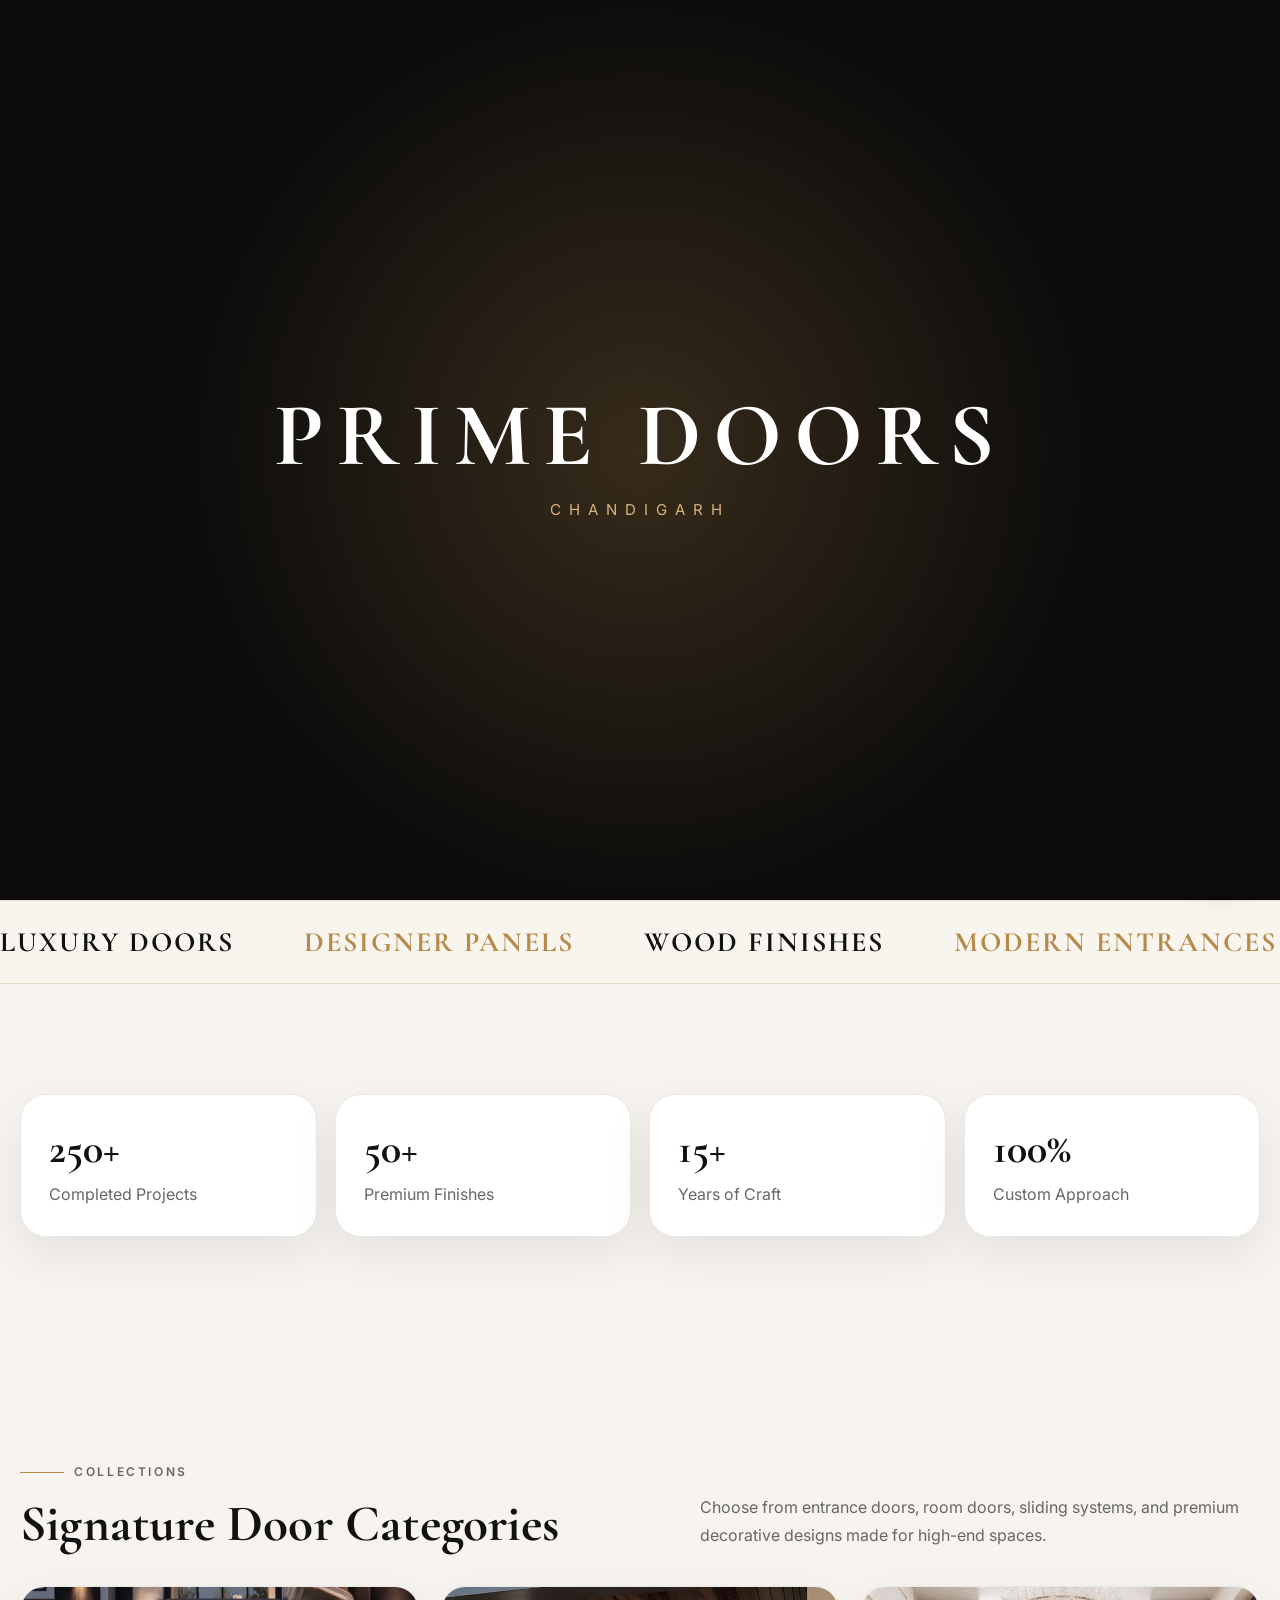
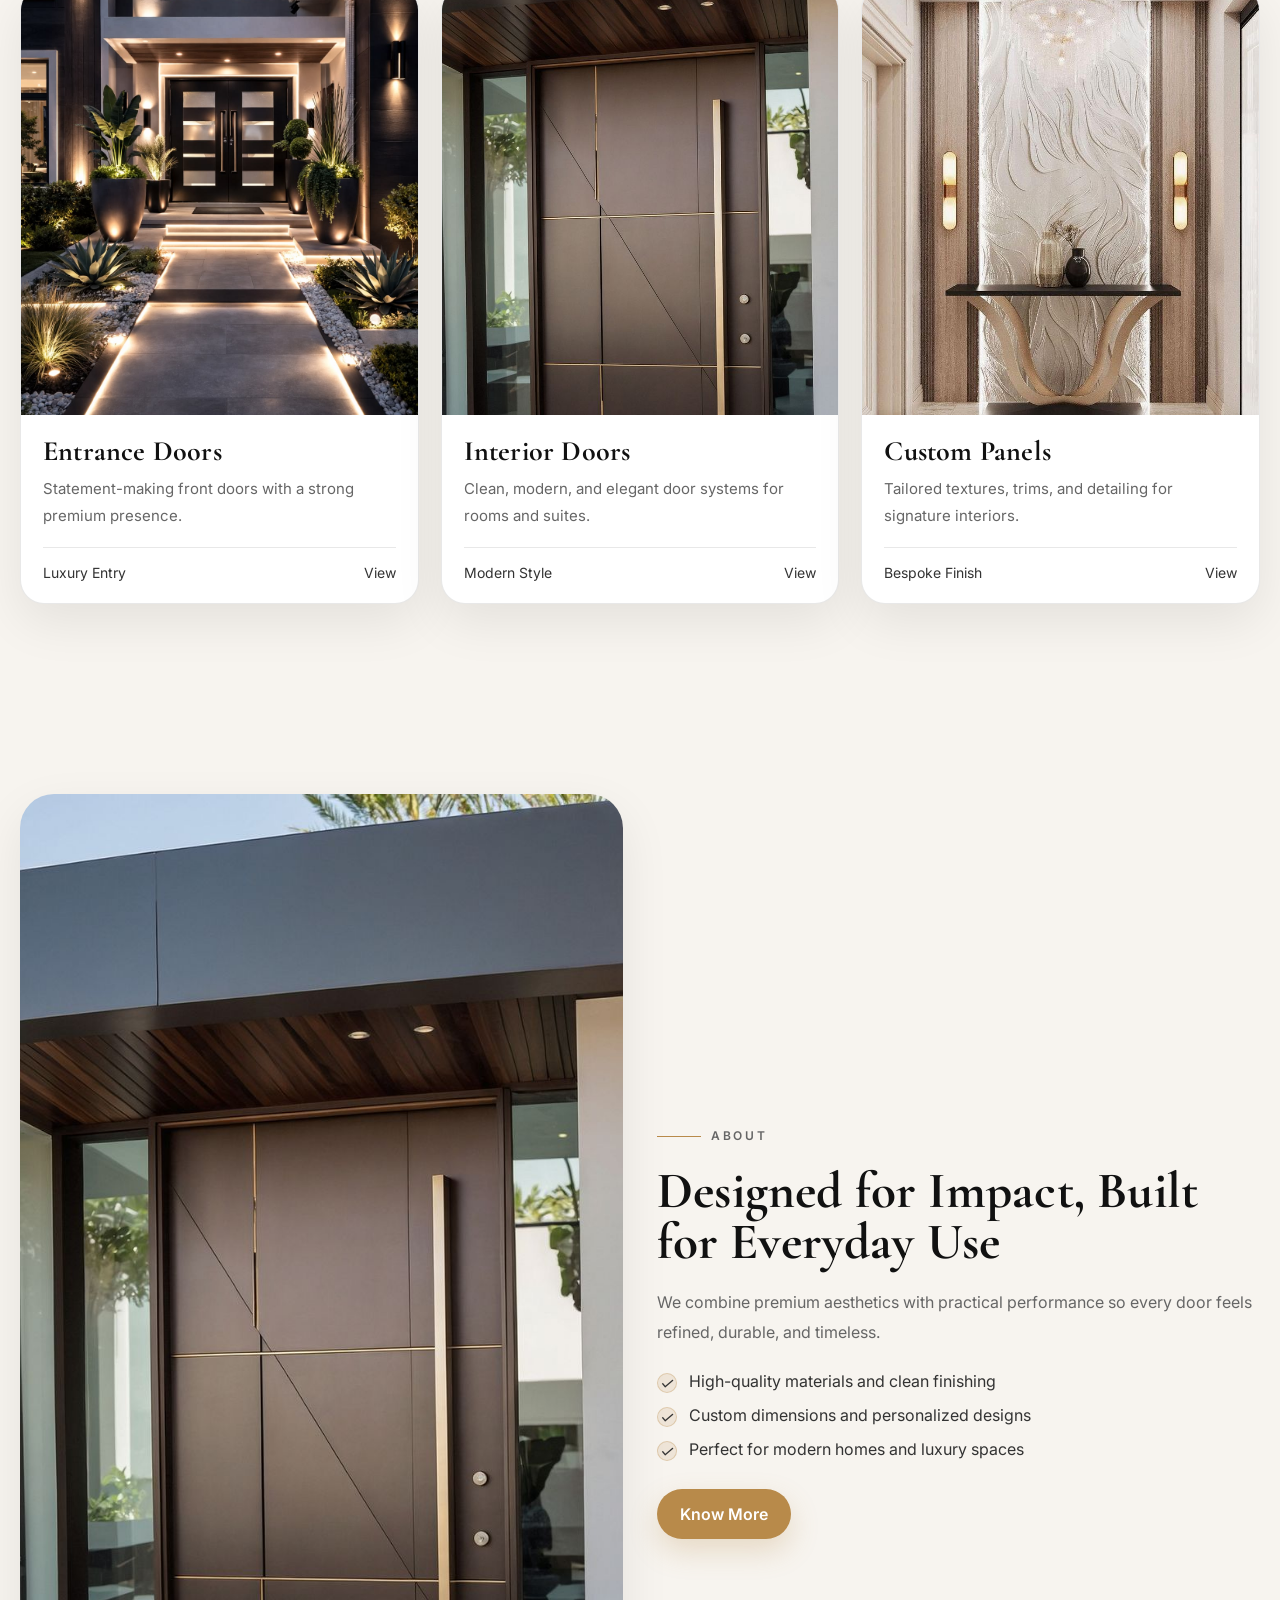
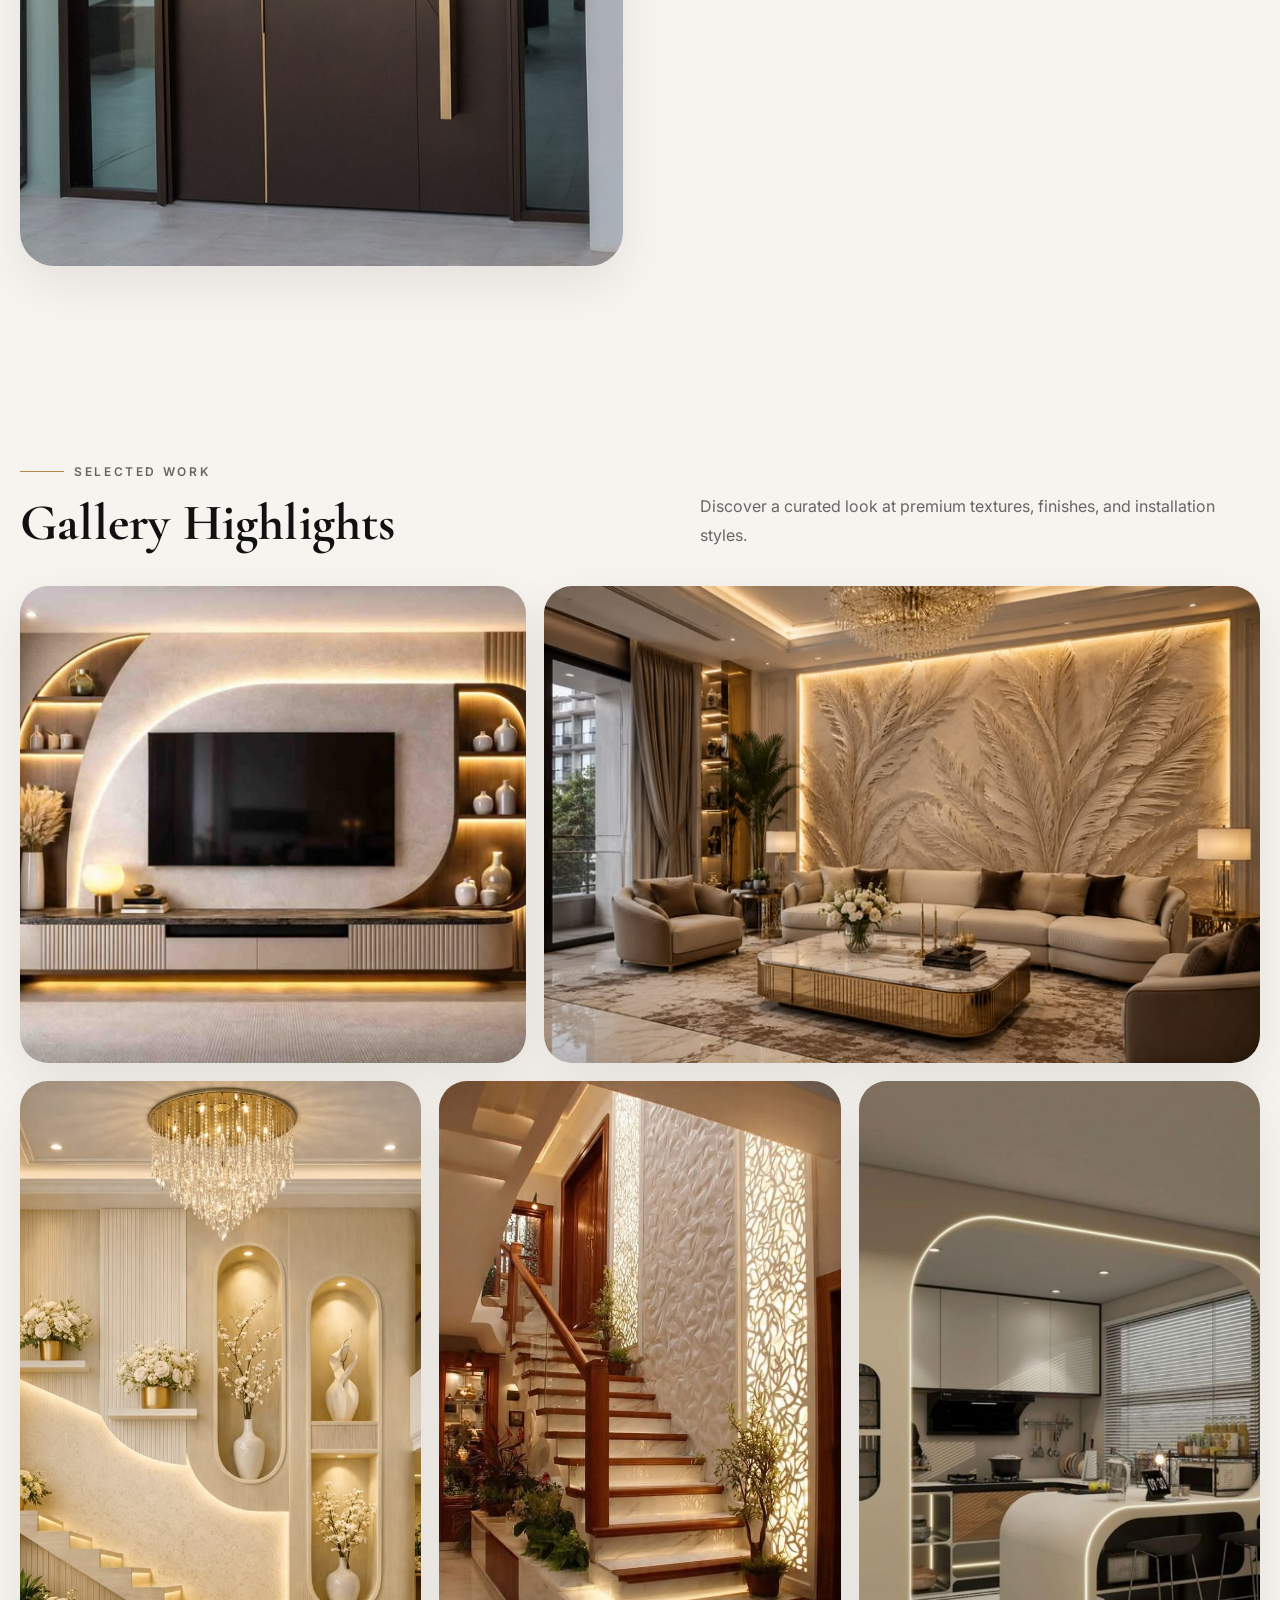
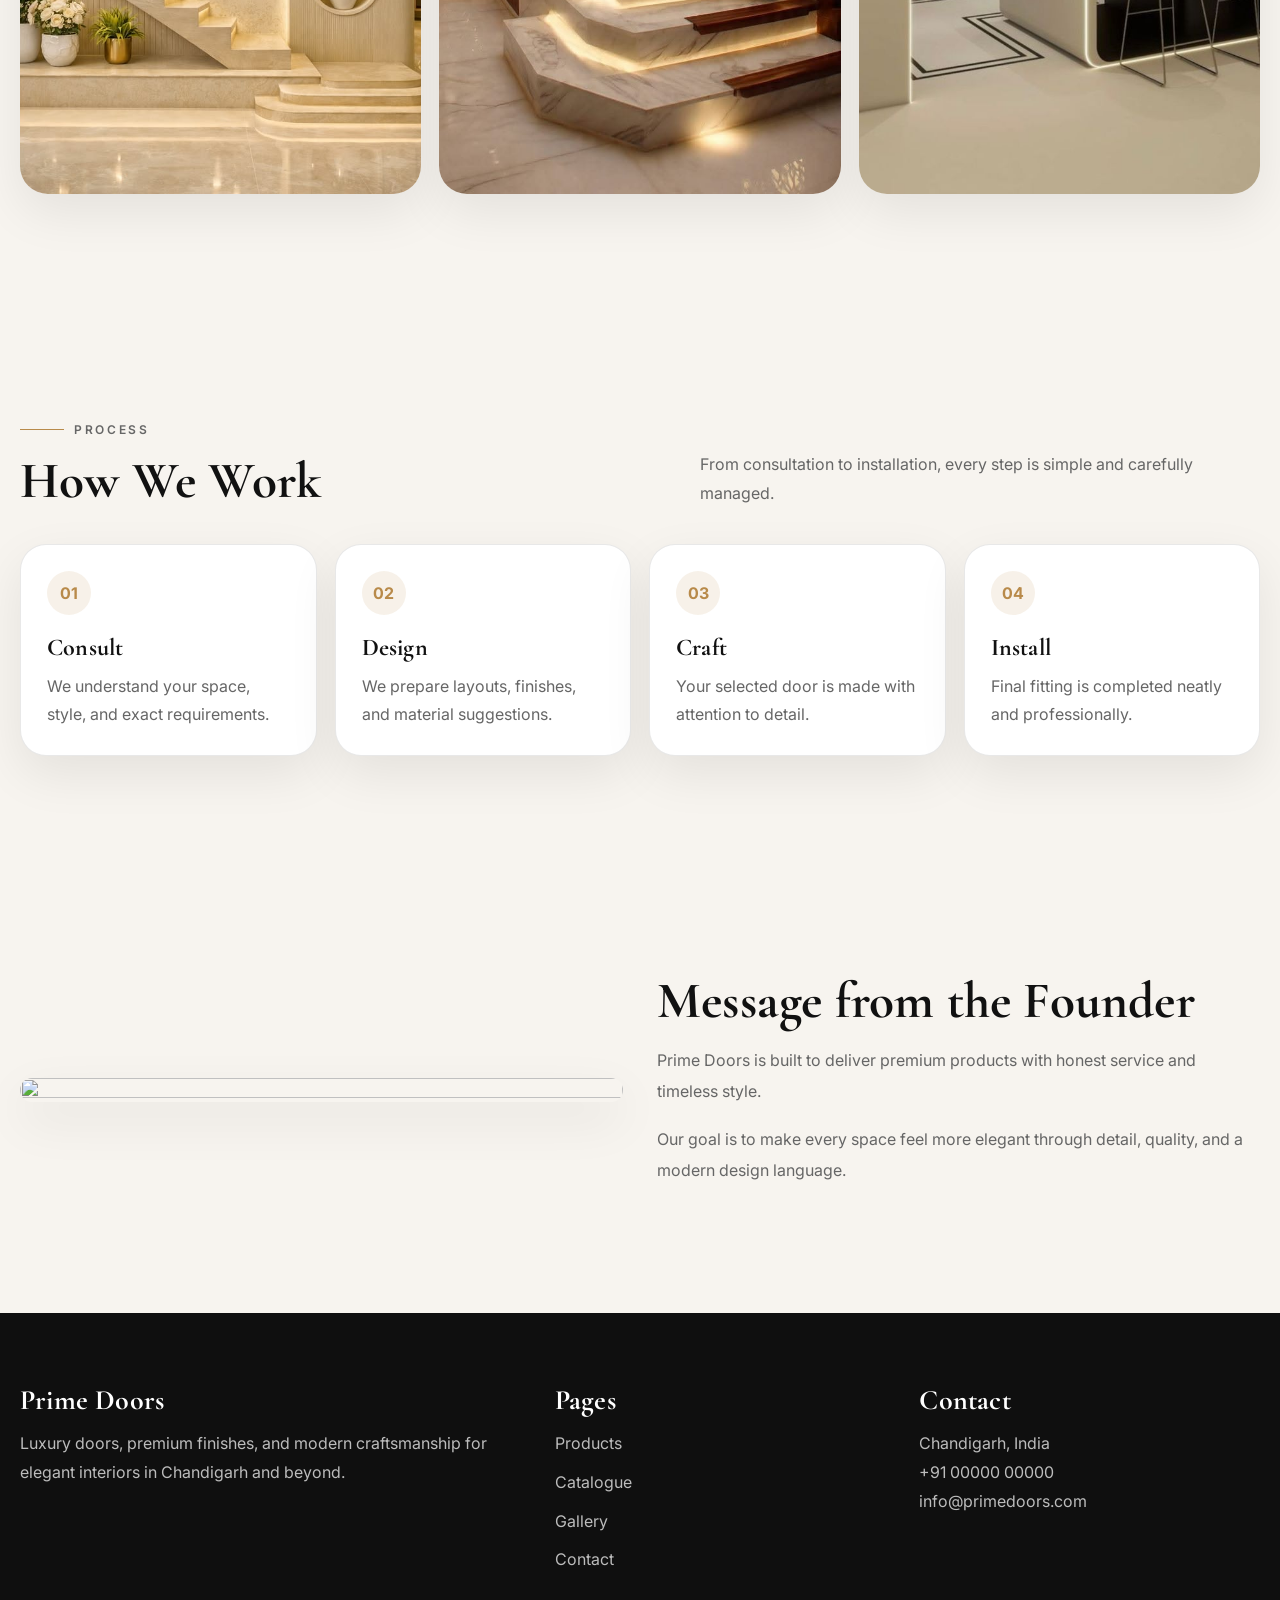
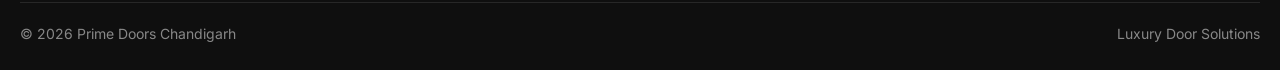
==== commit f7042afc: "Add files via upload" ====
--- a/index.html
+++ b/index.html
@@ -12,37 +12,34 @@
 <body>
   <div id="doorCursor"></div>
 
-  <div id="door-loader">
-    <div class="door-frame">
-        <div class="door-panel left-panel">
-            <div class="door-handle"></div>
-        </div>
-
-        <div class="door-panel right-panel">
-            <div class="door-handle"></div>
-        </div>
-
-        <div class="door-brand">
-            <h1>PRIME DOORS</h1>
-            <span>Chandigarh</span>
-        </div>
-    </div>
+<div id="door-loader">
+
+    <div class="loader-overlay"></div>
+
+    <div class="loader-logo">
+        <h1>PRIME DOORS</h1>
+        <span>CHANDIGARH</span>
+    </div>
+
+    <div class="loader-door loader-left"></div>
+    <div class="loader-door loader-right"></div>
+
 </div>
 
 <header class="site-header">
-  <div class="container navbar">
+  <div class="container navbar">  
     <a href="index.html" class="brand">
       <b>Prime Doors</b>
       <span>Chandigarh</span>
     </a>
     <nav class="nav-links">
-      <a href="index.html" class="active">Home</a>
-      <a href="products.html">Products</a>
-      <a href="catalogue.html">Catalogue</a>
-      <a href="gallery.html">Gallery</a>
-      <a href="about.html">About</a>
-      <a href="owner.html">Owner</a>
-      <a href="contact.html">Contact</a>
+      <a href="index.html" class="active">HOME</a>
+      <a href="products.html">PRODUCTS</a>
+      <a href="catalogue.html">CATALOGUE</a>
+      <a href="gallery.html">GALLERY</a>
+      <a href="about.html">ABOUT</a>
+      <a href="owner.html">OWNER</a>
+      <a href="contact.html">CONTACT</a>
     </nav>
     <div class="nav-cta">
       <a href="contact.html" class="btn btn-primary">Get Quote</a>
@@ -52,52 +49,56 @@
 </header>
 
 <section class="hero">
-  <div class="hero-slider">
+
+<div class="hero-slider">
 
     <div class="slide active">
-        <img src="slidenew1.png" alt="">
-    </div>
-
-    <div class="slide">
-        <img src="slidenew2.png" alt="">
-    </div>
-    <div class="slide">
-        <img src="slidenew3.png" alt="">
-    </div>
+        <img src="slideshow.png" alt="">
+    </div>
+
     <div class="slide">
         <img src="slidenew4.png" alt="">
     </div>
-  
+
 </div>
 
 <div class="hero-overlay"></div>
 
-  <div class="hero-inner">
-    <div class="reveal">
-      <p class="small-label">Premium Door Studio</p>
-      <h1 class="hero-title serif">Elegant Doors for Modern Spaces</h1>
-      <p class="hero-copy">
-        Prime Doors creates refined entrance solutions, designer finishes, and bespoke interiors that bring a luxury feel to homes and commercial spaces.
-      </p>
-      <div class="hero-actions">
-        <a href="products.html" class="btn btn-primary">Explore Products</a>
-        <a href="gallery.html" class="btn btn-outline">View Gallery</a>
-      </div>
-    </div>
-
-    <div class="hero-card reveal">
-      <p>Crafted with detail, designed with style, and built for long-lasting performance.</p>
-      <div class="stat">
-        <div><strong>100+</strong><span>Designs</span></div>
-        <div><strong>10+</strong><span>Finishes</span></div>
-      </div>
-    </div>
-  </div>
+<div class="hero-inner">
+<div class="hero-content">
+
+<h1 class="luxury-title">
+Crafted for<br>
+<span>Luxury Living.</span>
+</h1>
+
+<p class="luxury-desc">
+Premium wooden doors, closets, wall cladding,
+and built-in furniture — designed for modern
+homes and built by hand in Chandigarh.
+</p>
+
+<div class="luxury-buttons">
+
+<a href="products.html" class="lux-btn light">
+EXPLORE COLLECTION →
+</a>
+
+<a href="https://wa.me/919999999999" class="lux-btn dark">
+WHATSAPP NOW
+</a>
+
+</div>
+
+</div>
+
+</div>
+
 </section>
 
 <div class="marquee">
   <div class="marquee-track">
-    <span>Luxury Doors</span>
+    <span>Luxury Doors</span>    
     <span>Designer Panels</span>
     <span>Wood Finishes</span>
     <span>Modern Entrances</span>
@@ -276,5 +277,11 @@
 </footer>
 
 <script src="script.js"></script>
+<div class="floating-buttons">
+    <a href="https://wa.me/919876543210" class="floating-whatsapp">
+        💬
+    </a>
+
+</div>
 </body>
 </html>
--- a/style.css
+++ b/style.css
@@ -90,21 +90,25 @@
     position:fixed;
     top:0;
     left:0;
-    right:0;
-    z-index:1000;
-
-    background:lab(99.73% 0.33 0.11 / 0.662);
-    backdrop-filter:blur(8px);
-    -webkit-backdrop-filter:blur(8px);
-
-    border-bottom:1px solid rgba(255,255,255,0.1);
-    box-shadow:none;
+    width:100%;
+    z-index:9999;
+
+    background:transparent;
+    border-bottom:1px solid rgba(255,255,255,0.08);
+
+    transition:all .4s ease;
 }
 
 .site-header.scrolled{
-    background:rgba(255,255,255,0.12);
-    backdrop-filter:blur(10px);
-    -webkit-backdrop-filter:blur(10px);
+    background:rgba(0,0,0,0.92);
+
+    backdrop-filter:blur(20px);
+    -webkit-backdrop-filter:blur(20px);
+
+    border-bottom:1px solid rgba(255,255,255,0.08);
+
+    box-shadow:
+    0 10px 40px rgba(0,0,0,.45);
 }
 
 .navbar{
@@ -123,11 +127,12 @@
   font-size:20px;
   letter-spacing:.16em;
   text-transform:uppercase;
+  color:#fff;
 }
 .brand span{
   font-size:11px;
   letter-spacing:.28em;
-  color:var(--gold);
+  color:#fff;
   margin-top:4px;
 }
 .nav-links{
@@ -138,7 +143,7 @@
 .nav-links a{
   font-size:14px;
   font-weight:500;
-  color:#000000f8;
+  color:#ffffff;
   position:relative;
   padding:8px 0;
 }
@@ -781,108 +786,6 @@
     );
 }
 
-#door-loader{
-    position:fixed;
-    inset:0;
-    z-index:999999;
-    background:#111;
-    display:flex;
-    justify-content:center;
-    align-items:center;
-    perspective:2000px;
-}
-
-.door-frame{
-    position:relative;
-    width:100%;
-    height:100%;
-    overflow:hidden;
-}
-
-.door-panel{
-    position:absolute;
-    top:0;
-    width:50%;
-    height:100%;
-    background:
-    linear-gradient(
-        90deg,
-        #4a2a16,
-        #6b3f21,
-        #8c5a30,
-        #6b3f21
-    );
-    border:2px solid rgba(0,0,0,.4);
-}
-
-.left-panel{
-    left:0;
-    transform-origin:left center;
-}
-
-.right-panel{
-    right:0;
-    transform-origin:right center;
-}
-
-.door-handle{
-    position:absolute;
-    width:12px;
-    height:80px;
-    background:#d8b57a;
-    top:50%;
-    transform:translateY(-50%);
-    border-radius:10px;
-}
-
-.left-panel .door-handle{
-    right:30px;
-}
-
-.right-panel .door-handle{
-    left:30px;
-}
-
-.door-brand{
-    position:absolute;
-    top:50%;
-    left:50%;
-    transform:translate(-50%,-50%);
-    text-align:center;
-    color:white;
-    z-index:10;
-}
-
-.door-brand h1{
-    font-size:70px;
-    letter-spacing:8px;
-    margin:0;
-}
-
-.door-brand span{
-    color:#d8b57a;
-    letter-spacing:6px;
-}
-
-.open .left-panel{
-    animation:openLeftDoor 2.2s forwards ease-in-out;
-}
-
-.open .right-panel{
-    animation:openRightDoor 2.2s forwards ease-in-out;
-}
-
-@keyframes openLeftDoor{
-    to{
-        transform:rotateY(-105deg);
-    }
-}
-
-@keyframes openRightDoor{
-    to{
-        transform:rotateY(105deg);
-    }
-}
 body{
     cursor:none;
 }
@@ -1099,4 +1002,259 @@
         display:none !important;
     }
 }
- + /* PREMIUM LUXURY LOADER */
+
+#door-loader{
+    position:fixed;
+    inset:0;
+    background:#0b0b0b;
+    z-index:999999;
+    overflow:hidden;
+    display:flex;
+    justify-content:center;
+    align-items:center;
+}
+
+.loader-overlay{
+    position:absolute;
+    inset:0;
+    background:
+    radial-gradient(
+        circle at center,
+        rgba(184,138,74,.25),
+        transparent 60%
+    );
+}
+
+.loader-logo{
+    position:absolute;
+    z-index:20;
+    text-align:center;
+}
+
+.loader-logo h1{
+    color:#fff;
+    font-size:90px;
+    letter-spacing:12px;
+    font-family:'Cormorant Garamond', serif;
+    animation:logoFade 1.5s ease forwards;
+}
+
+.loader-logo span{
+    display:block;
+    margin-top:10px;
+    color:#d8b57a;
+    letter-spacing:8px;
+    font-size:15px;
+}
+
+.loader-door{
+    position:absolute;
+    top:0;
+    width:50%;
+    height:100%;
+    background:#111;
+}
+
+.loader-left{
+    left:0;
+}
+
+.loader-right{
+    right:0;
+}
+
+.open .loader-left{
+    animation:luxLeft 1.8s forwards ease-in-out;
+}
+
+.open .loader-right{
+    animation:luxRight 1.8s forwards ease-in-out;
+}
+
+@keyframes luxLeft{
+    100%{
+        transform:translateX(-100%);
+    }
+}
+
+@keyframes luxRight{
+    100%{
+        transform:translateX(100%);
+    }
+}
+
+@keyframes logoFade{
+    from{
+        opacity:0;
+        transform:translateY(30px);
+    }
+
+    to{
+        opacity:1;
+        transform:translateY(0);
+    }
+}
+
+@media(max-width:768px){
+
+    .loader-logo h1{
+        font-size:42px;
+        letter-spacing:5px;
+    }
+
+    .loader-logo span{
+        font-size:11px;
+        letter-spacing:4px;
+    }
+
+}
+/* ===== EXACT LUXURY HERO ===== */
+
+.hero{
+    height:100vh;
+    position:relative;
+    overflow:hidden;
+}
+
+.hero-overlay{
+    position:absolute;
+    inset:0;
+    background:
+    linear-gradient(
+        90deg,
+        rgba(0,0,0,.55),
+        rgba(0,0,0,.25),
+        rgba(0,0,0,.55)
+    );
+    z-index:1;
+}
+
+.hero-inner{
+    position:relative;
+    z-index:2;
+    width:90%;
+    max-width:1500px;
+    margin:auto;
+    height:100%;
+}
+
+.luxury-top{
+    position:absolute;
+    top:110px;
+    left:0;
+}
+
+.logo-area{
+    display:flex;
+    align-items:center;
+    gap:15px;
+}
+
+.door-logo{
+    width:35px;
+    height:50px;
+    border:1px solid rgba(255,255,255,.7);
+    color:white;
+    display:flex;
+    justify-content:center;
+    align-items:center;
+}
+
+.logo-area h3{
+    color:white;
+    font-size:30px;
+    letter-spacing:6px;
+    font-weight:400;
+}
+
+.logo-area p{
+    color:white;
+    letter-spacing:4px;
+    font-size:12px;
+    margin-top:8px;
+}
+
+.hero-content{
+    position:absolute;
+    left:70px;
+    top:55%;
+    transform:translateY(-50%);
+}
+
+.luxury-title{
+    font-family:'Cormorant Garamond',serif;
+    color:white;
+    font-size:150px;
+    line-height:.8;
+}
+
+.luxury-title span{
+    display:block;
+    color:#a56a45;
+    font-style:italic;
+}
+
+.luxury-desc{
+    color:white;
+    max-width:700px;
+    font-size:22px;
+    line-height:1.8;
+    margin-top:40px;
+}
+
+.luxury-buttons{
+    display:flex;
+    gap:15px;
+    margin-top:40px;
+}
+
+.lux-btn{
+    padding:18px 40px;
+    letter-spacing:3px;
+    font-size:13px;
+}
+
+.lux-btn.light{
+    background:white;
+    color:black;
+}
+
+.lux-btn.dark{
+    border:1px solid rgba(255,255,255,.4);
+    color:white;
+}
+
+.scroll-text{
+    position:absolute;
+    bottom:60px;
+    left:50%;
+    transform:translateX(-50%);
+    color:white;
+    letter-spacing:5px;
+}
+
+.floating-buttons{
+    position:fixed;
+    right:25px;
+    bottom:25px;
+    display:flex;
+    flex-direction:column;
+    gap:15px;
+    z-index:99999;
+}
+
+.floating-whatsapp{
+    width:70px;
+    height:70px;
+    border-radius:50%;
+    background:#25D366;
+    color:#fff;
+    display:flex;
+    align-items:center;
+    justify-content:center;
+    font-size:30px;
+    box-shadow:0 10px 30px rgba(0,0,0,.3);
+}
+
+
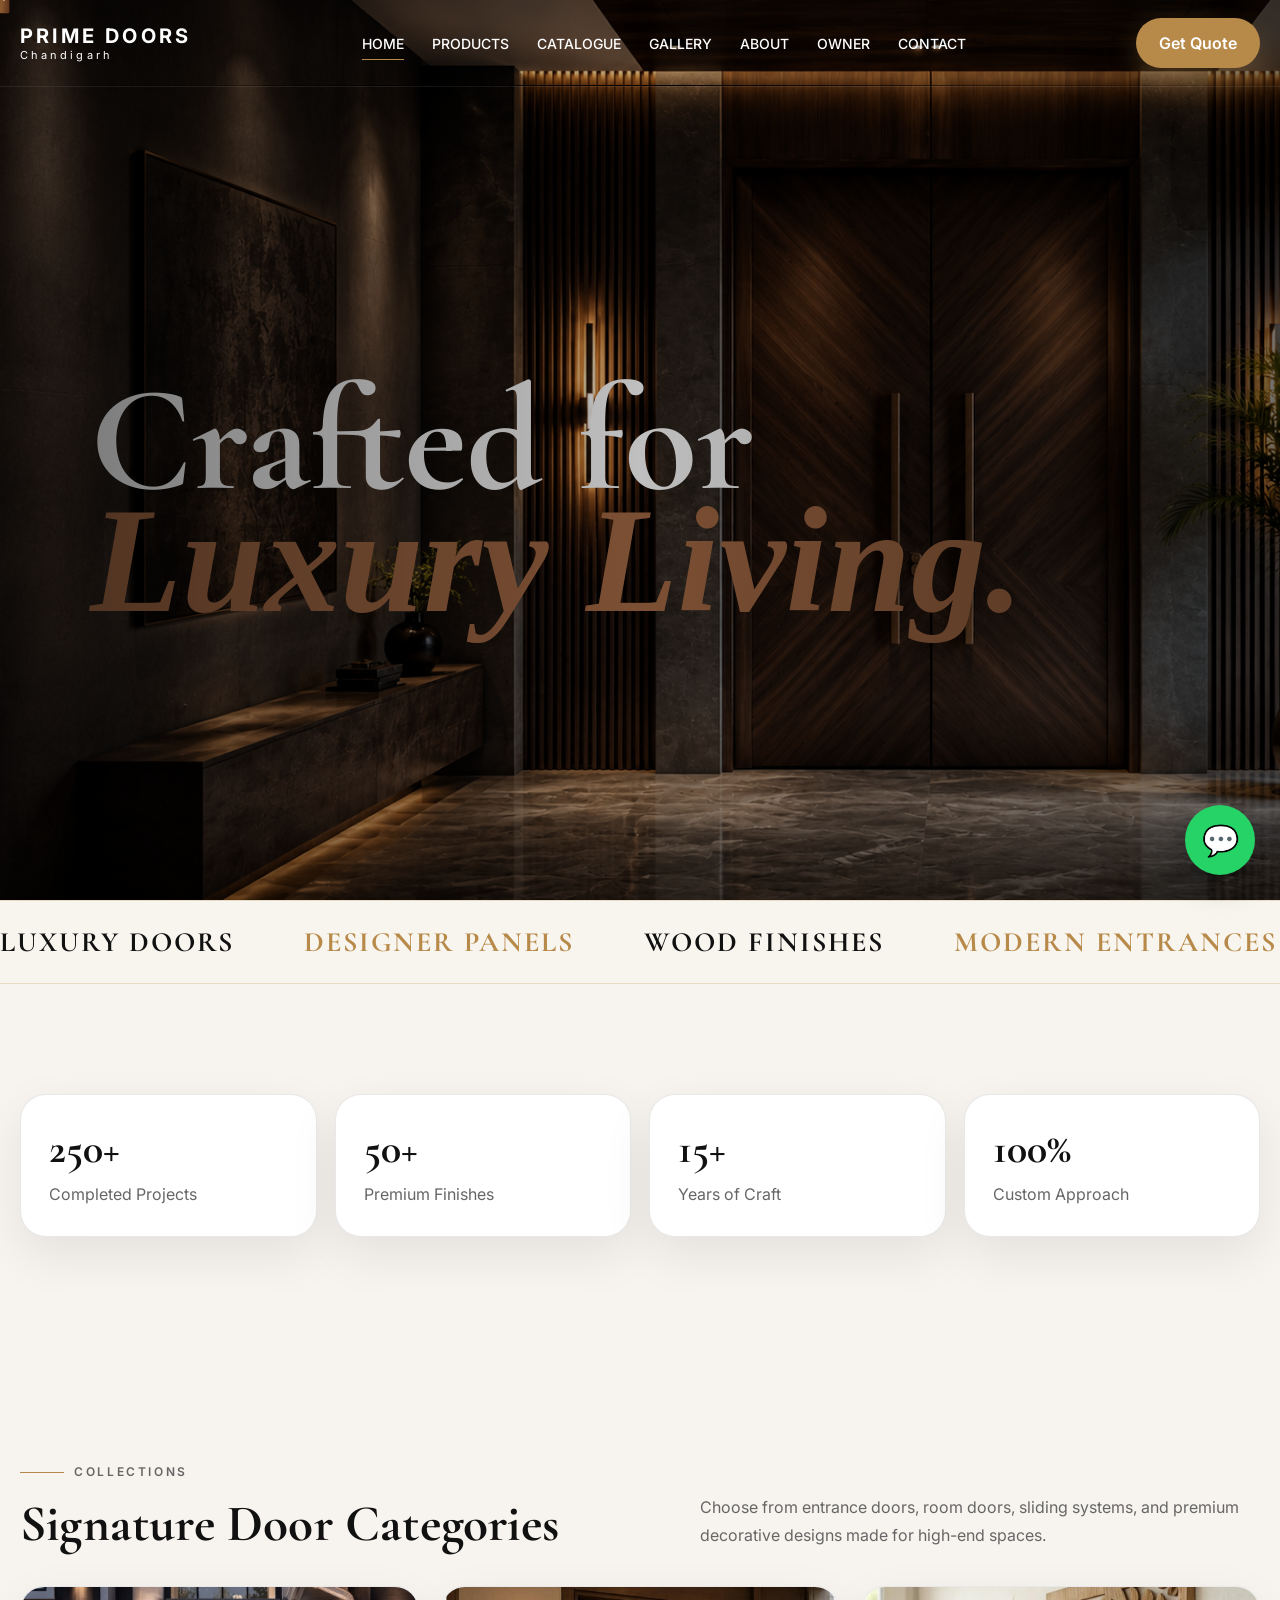
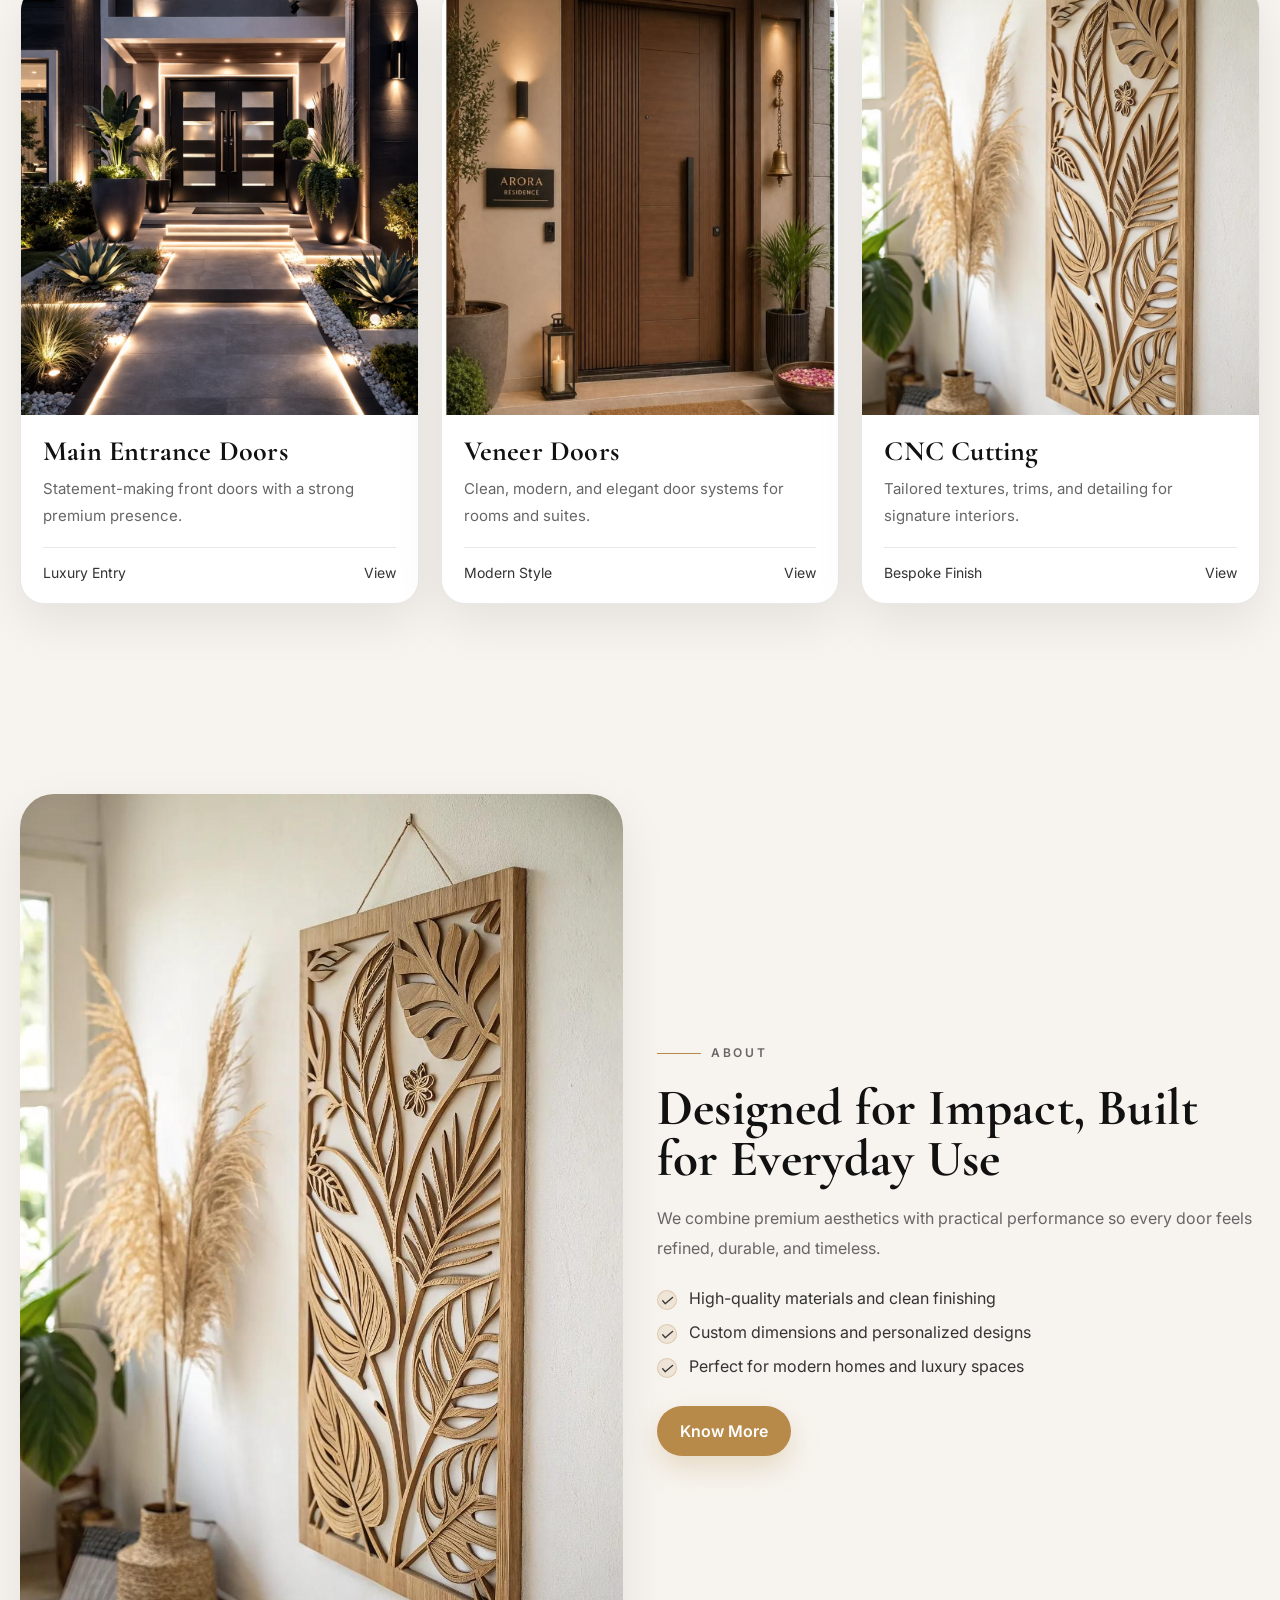
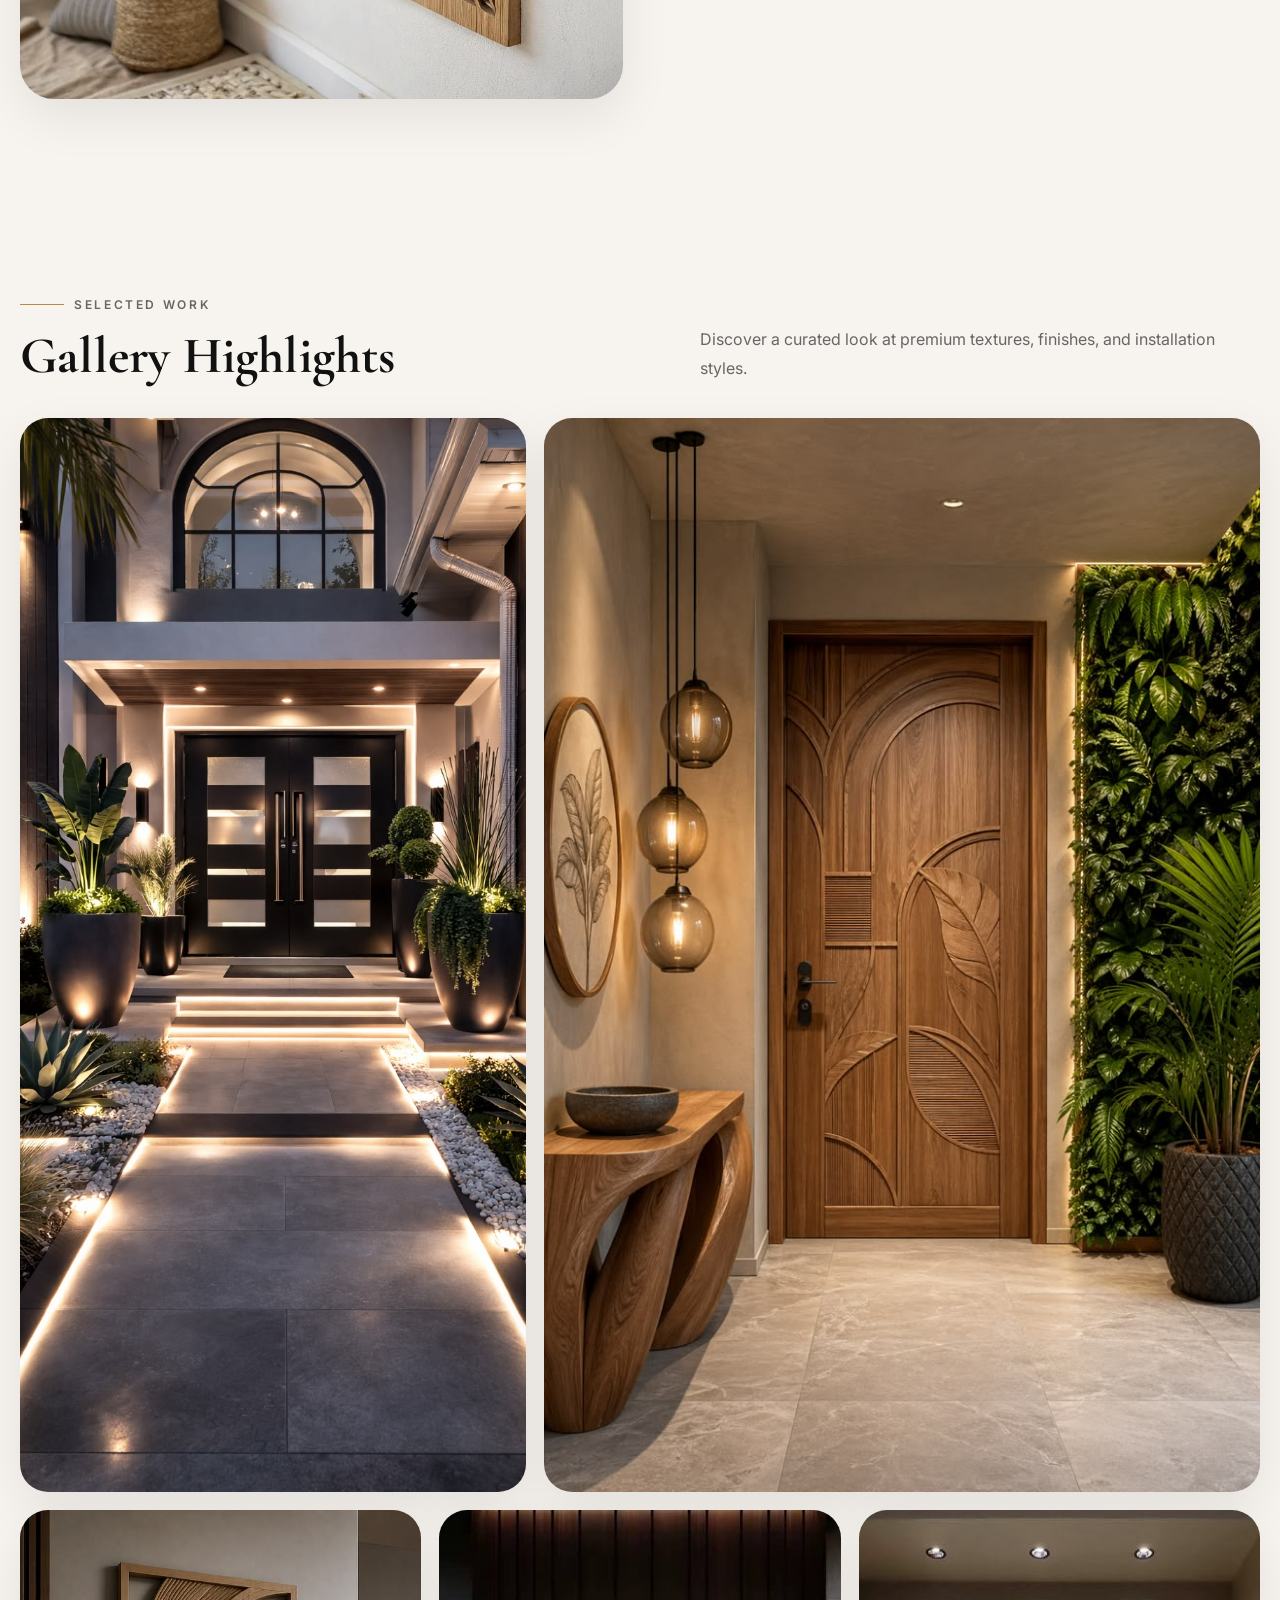
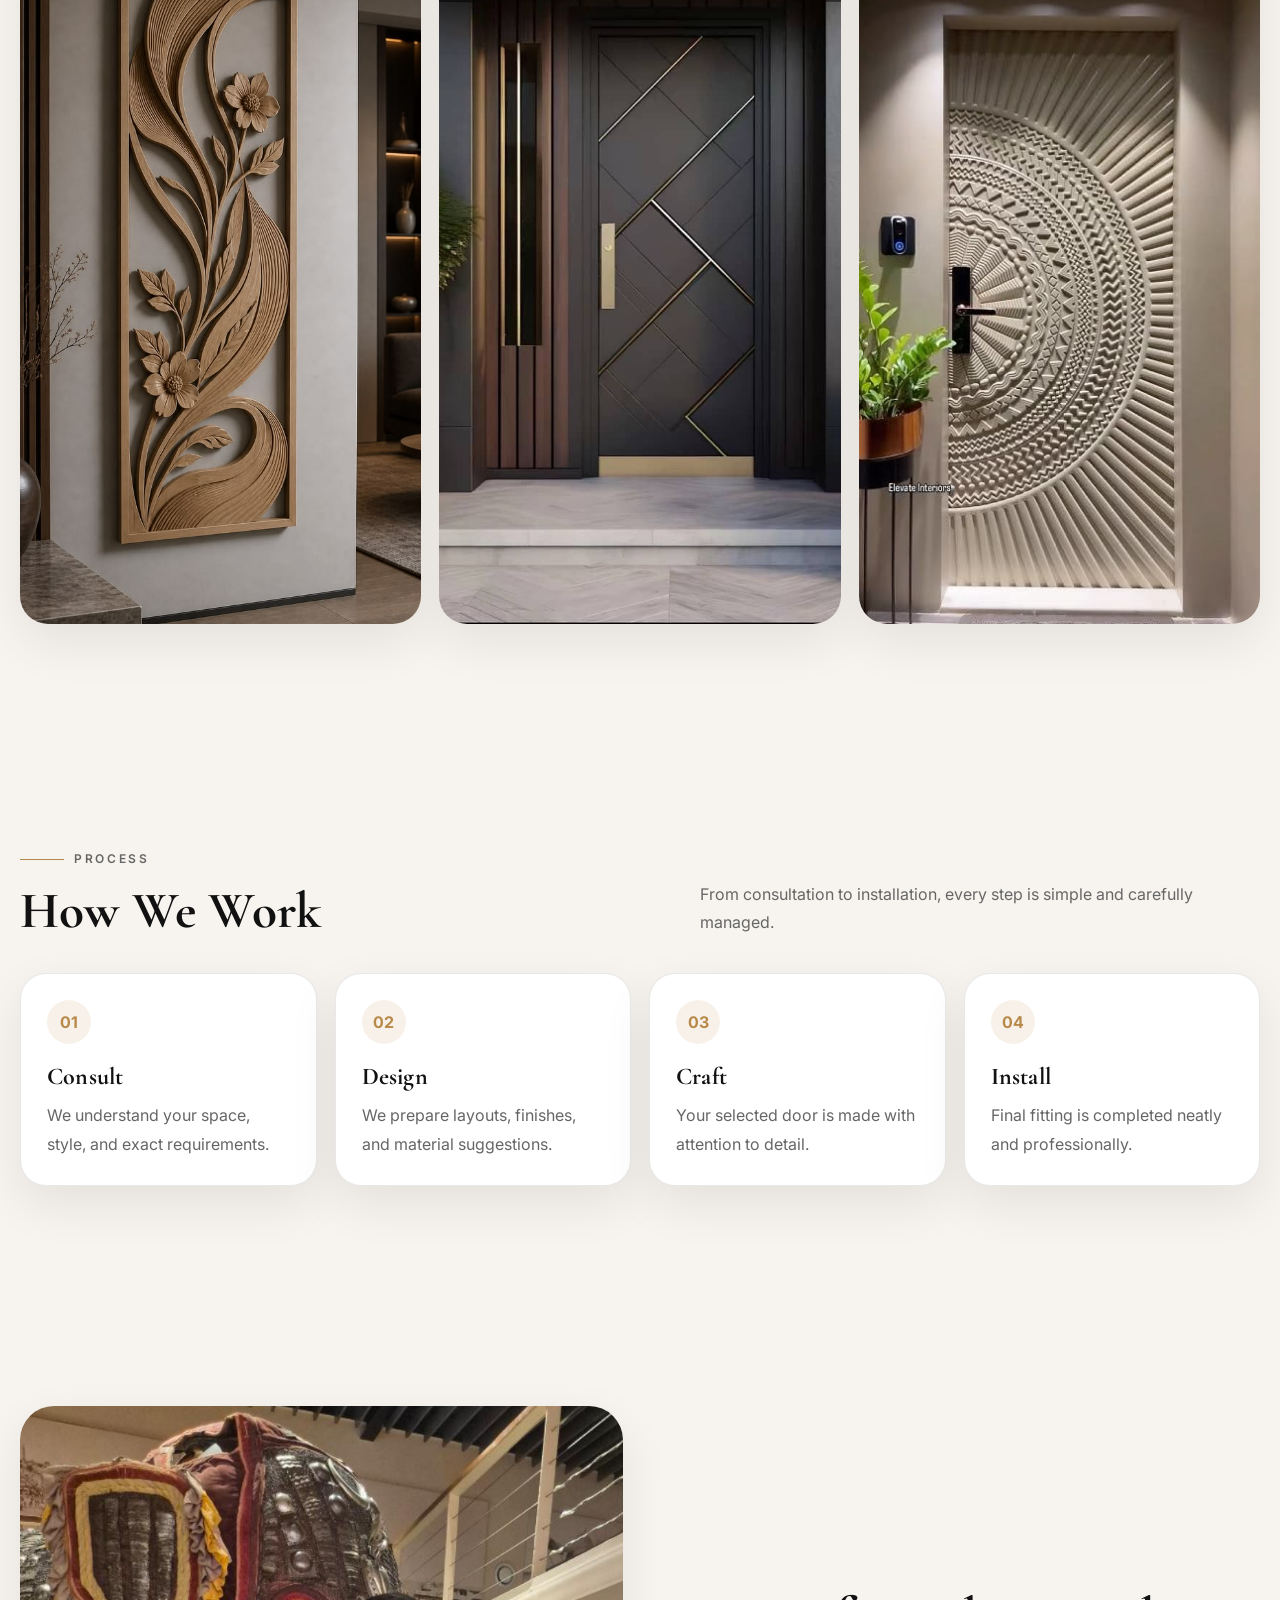
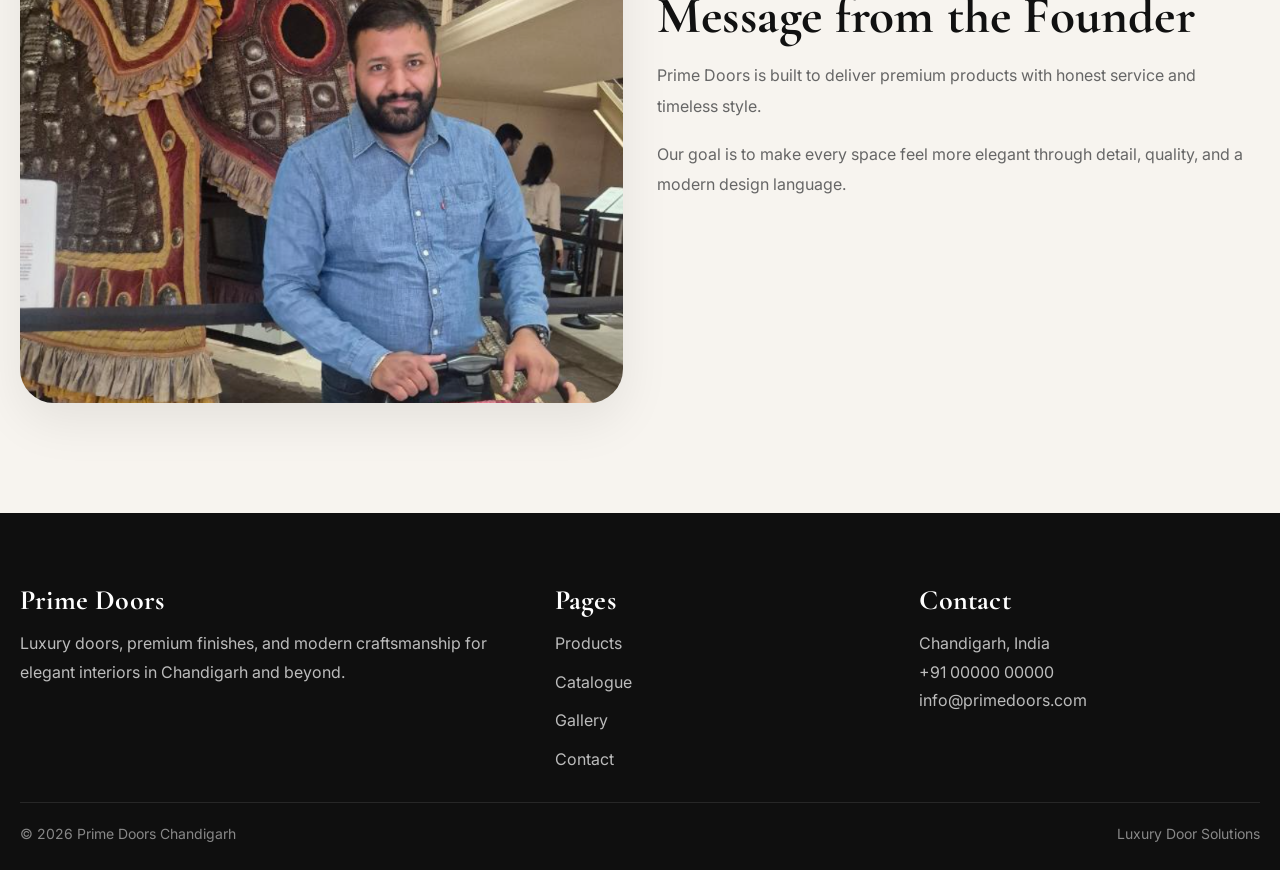
==== commit ad836b45: "Add files via upload" ====
--- a/index.html
+++ b/index.html
@@ -67,28 +67,14 @@
 <div class="hero-inner">
 <div class="hero-content">
 
+  
+
 <h1 class="luxury-title">
 Crafted for<br>
 <span>Luxury Living.</span>
 </h1>
 
-<p class="luxury-desc">
-Premium wooden doors, closets, wall cladding,
-and built-in furniture — designed for modern
-homes and built by hand in Chandigarh.
-</p>
-
-<div class="luxury-buttons">
-
-<a href="products.html" class="lux-btn light">
-EXPLORE COLLECTION →
-</a>
-
-<a href="https://wa.me/919999999999" class="lux-btn dark">
-WHATSAPP NOW
-</a>
-
-</div>
+
 
 </div>
 
@@ -134,25 +120,25 @@
       <article class="card reveal">
         <div class="card-media"><img src="entarancedoor2.jpg" alt="Entrance Doors"></div>
         <div class="card-body">
-          <h3 class="serif">Entrance Doors</h3>
+          <h3 class="serif">Main Entrance Doors</h3>
           <p>Statement-making front doors with a strong premium presence.</p>
           <div class="card-footer"><span>Luxury Entry</span><a href="products.html">View</a></div>
         </div>
       </article>
 
       <article class="card reveal">
-        <div class="card-media"><img src="interiordoor.jpg" alt="Interior Doors"></div>
+        <div class="card-media"><img src="veneer door.jpg" alt="Interior Doors"></div>
         <div class="card-body">
-          <h3 class="serif">Interior Doors</h3>
+          <h3 class="serif">Veneer Doors</h3>
           <p>Clean, modern, and elegant door systems for rooms and suites.</p>
           <div class="card-footer"><span>Modern Style</span><a href="products.html">View</a></div>
         </div>
       </article>
 
       <article class="card reveal">
-        <div class="card-media"><img src="costampannel.jpg" alt="Custom Panels"></div>
+        <div class="card-media"><img src="CNC Cutting.jpg" alt="Custom Panels"></div>
         <div class="card-body">
-          <h3 class="serif">Custom Panels</h3>
+          <h3 class="serif">CNC Cutting</h3>
           <p>Tailored textures, trims, and detailing for signature interiors.</p>
           <div class="card-footer"><span>Bespoke Finish</span><a href="products.html">View</a></div>
         </div>
@@ -164,7 +150,7 @@
 <section class="section section-tight">
   <div class="container split">
     <div class="rounded-img reveal">
-      <img src="interiordoor.jpg" alt="About Prime Doors">
+      <img src="CNC Cutting.jpg" alt="About Prime Doors">
     </div>
     <div class="text-block reveal">
       <p class="small-label">About</p>
@@ -191,11 +177,11 @@
     </div>
 
     <div class="gallery-grid">
-      <div class="g-item g-1 reveal"><img src="Gallerymenu.jpg" alt=""></div>
-      <div class="g-item g-2 reveal"><img src="Gallerymenu2.jpg" alt=""></div>
-      <div class="g-item g-3 reveal"><img src="Gallerymenu3.jpg" alt=""></div>
-      <div class="g-item g-4 reveal"><img src="Gallerymenu4.jpg" alt=""></div>
-      <div class="g-item g-5 reveal"><img src="Gallerymenu5.jpg" alt=""></div>
+      <div class="g-item g-1 reveal"><img src="entarancedoor2.jpg" alt=""></div>
+      <div class="g-item g-2 reveal"><img src="gallery2.jpg" alt=""></div>
+      <div class="g-item g-3 reveal"><img src="gallery1.jpg" alt=""></div>
+      <div class="g-item g-4 reveal"><img src="gallery5.jpg" alt=""></div>
+      <div class="g-item g-5 reveal"><img src="3D Carving Doors.jpg" alt=""></div>
     </div>
   </div>
 </section>
@@ -237,7 +223,7 @@
 
 <section class="section">
   <div class="container split">
-    <div class="rounded-img reveal"><img src="images/owner.jpg" alt=""></div>
+    <div class="rounded-img reveal"><img src="ownerphoto.PNG" alt=""></div>
     <div class="text-block reveal">
       <h2 class="serif">Message from the Founder</h2>
       <p>Prime Doors is built to deliver premium products with honest service and timeless style.</p>
@@ -278,7 +264,7 @@
 
 <script src="script.js"></script>
 <div class="floating-buttons">
-    <a href="https://wa.me/919876543210" class="floating-whatsapp">
+    <a href="https://wa.me/919814202293" class="floating-whatsapp">
         💬
     </a>
 
--- a/style.css
+++ b/style.css
@@ -16,13 +16,22 @@
 
 *{margin:0;padding:0;box-sizing:border-box}
 html{scroll-behavior:smooth}
+
 body{
   font-family:'Inter',sans-serif;
   background:var(--bg);
   color:var(--text);
   overflow-x:hidden;
-}
-img,video{max-width:100%;display:block}
+  cursor:none;
+}
+
+img,
+video{
+  max-width:100%;
+  height:auto;
+  display:block;
+}
+
 a{text-decoration:none;color:inherit}
 button,input,textarea{font:inherit}
 ::selection{background:var(--gold);color:#fff}
@@ -50,7 +59,9 @@
 }
 .small-label::before{
   content:'';
-  width:44px;height:1px;background:var(--gold);
+  width:44px;
+  height:1px;
+  background:var(--gold);
 }
 
 .section{
@@ -72,12 +83,14 @@
   transition:.35s ease;
   font-weight:600;
 }
+
 .btn-primary{
   background:var(--gold);
   color:#fff;
   box-shadow:0 12px 28px rgba(184,138,74,.25);
 }
 .btn-primary:hover{transform:translateY(-2px);background:#a97a3f}
+
 .btn-outline{
   border-color:rgba(255,255,255,.25);
   color:#fff;
@@ -87,28 +100,22 @@
 .btn-outline:hover{background:#fff;color:#111;border-color:#fff}
 
 .site-header{
-    position:fixed;
-    top:0;
-    left:0;
-    width:100%;
-    z-index:9999;
-
-    background:transparent;
-    border-bottom:1px solid rgba(255,255,255,0.08);
-
-    transition:all .4s ease;
+  position:fixed;
+  top:0;
+  left:0;
+  width:100%;
+  z-index:9999;
+  background:transparent;
+  border-bottom:1px solid rgba(255,255,255,0.08);
+  transition:all .4s ease;
 }
 
 .site-header.scrolled{
-    background:rgba(0,0,0,0.92);
-
-    backdrop-filter:blur(20px);
-    -webkit-backdrop-filter:blur(20px);
-
-    border-bottom:1px solid rgba(255,255,255,0.08);
-
-    box-shadow:
-    0 10px 40px rgba(0,0,0,.45);
+  background:rgba(0,0,0,0.92);
+  backdrop-filter:blur(20px);
+  -webkit-backdrop-filter:blur(20px);
+  border-bottom:1px solid rgba(255,255,255,0.08);
+  box-shadow:0 10px 40px rgba(0,0,0,.45);
 }
 
 .navbar{
@@ -118,28 +125,33 @@
   justify-content:space-between;
   gap:20px;
 }
+
 .brand{
   display:flex;
   flex-direction:column;
   line-height:1;
 }
+
 .brand b{
   font-size:20px;
   letter-spacing:.16em;
   text-transform:uppercase;
   color:#fff;
 }
+
 .brand span{
   font-size:11px;
   letter-spacing:.28em;
   color:#fff;
   margin-top:4px;
 }
+
 .nav-links{
   display:flex;
   align-items:center;
   gap:28px;
 }
+
 .nav-links a{
   font-size:14px;
   font-weight:500;
@@ -147,21 +159,27 @@
   position:relative;
   padding:8px 0;
 }
+
 .nav-links a::after{
   content:'';
   position:absolute;
-  left:0;bottom:0;
-  width:0;height:1px;
+  left:0;
+  bottom:0;
+  width:0;
+  height:1px;
   background:var(--gold);
   transition:.3s ease;
 }
+
 .nav-links a:hover::after,
 .nav-links a.active::after{width:100%}
+
 .nav-cta{display:flex;align-items:center;gap:12px}
 
 .menu-btn{
   display:none;
-  width:44px;height:44px;
+  width:44px;
+  height:44px;
   border:1px solid var(--line);
   border-radius:50%;
   background:#fff;
@@ -169,16 +187,19 @@
   justify-content:center;
   cursor:pointer;
 }
+
 .menu-btn span,
 .menu-btn span::before,
 .menu-btn span::after{
   content:'';
   display:block;
-  width:18px;height:1.7px;
+  width:18px;
+  height:1.7px;
   background:#111111;
   position:relative;
   transition:.3s ease;
 }
+
 .menu-btn span::before{position:absolute;top:-6px;left:0}
 .menu-btn span::after{position:absolute;top:6px;left:0}
 
@@ -191,11 +212,13 @@
   overflow:hidden;
   color:#fff;
 }
+
 .hero-media{
   position:absolute;
   inset:0;
   z-index:-2;
 }
+
 .hero-media::after{
   content:'';
   position:absolute;
@@ -203,12 +226,14 @@
   background:linear-gradient(90deg, rgba(0,0,0,.72) 0%, rgba(0,0,0,.38) 52%, rgba(0,0,0,.62) 100%);
   z-index:1;
 }
+
 .hero-media video,
 .hero-media img{
   width:100%;
   height:100%;
   object-fit:cover;
 }
+
 .hero-inner{
   position:relative;
   width:min(var(--max), calc(100% - 40px));
@@ -219,12 +244,14 @@
   align-items:end;
   padding:60px 0 80px;
 }
+
 .hero-title{
   font-size:clamp(54px, 7vw, 100px);
   line-height:.92;
   font-weight:600;
   margin-bottom:22px;
 }
+
 .hero-copy{
   max-width:620px;
   font-size:17px;
@@ -232,6 +259,7 @@
   color:rgba(255,255,255,.84);
   margin-bottom:30px;
 }
+
 .hero-actions{
   display:flex;
   gap:14px;
@@ -239,42 +267,44 @@
 }
 
 .hero-card{
-    position:absolute;
-    right:40px;
-    top:30%;
-    transform:translateY(-50%);
-
-    width:380px;
-    padding:28px;
-
-    border:1px solid rgba(255,255,255,.16);
-    background:rgba(255,255,255,.08);
-    backdrop-filter:blur(14px);
-
-    border-radius:28px;
-    box-shadow:0 18px 60px rgba(0,0,0,.18);
-    z-index:5;
-} 
+  position:absolute;
+  right:40px;
+  top:30%;
+  transform:translateY(-50%);
+  width:380px;
+  padding:28px;
+  border:1px solid rgba(255,255,255,.16);
+  background:rgba(255,255,255,.08);
+  backdrop-filter:blur(14px);
+  border-radius:28px;
+  box-shadow:0 18px 60px rgba(0,0,0,.18);
+  z-index:5;
+}
+
 .hero-card p{
   color:rgba(255,255,255,.82);
   line-height:1.8;
   font-size:15px;
 }
+
 .hero-card .stat{
   display:grid;
   grid-template-columns:repeat(2,1fr);
   gap:14px;
   margin-top:20px;
 }
+
 .hero-card .stat div{
   padding-top:16px;
   border-top:1px solid rgba(255,255,255,.18);
 }
+
 .hero-card .stat strong{
   display:block;
   font-size:28px;
   font-family:'Cormorant Garamond',serif;
 }
+
 .hero-card .stat span{
   font-size:12px;
   text-transform:uppercase;
@@ -294,9 +324,7 @@
   gap:70px;
   white-space:nowrap;
   padding:24px 0;
-
   animation:marquee 20s linear infinite;
-
   font-family:'Cormorant Garamond', serif;
   font-size:28px;
   font-weight:700;
@@ -333,10 +361,12 @@
   gap:20px;
   margin-bottom:36px;
 }
+
 .section-head h2{
   font-size:clamp(34px, 4vw, 60px);
   line-height:1;
 }
+
 .section-head p{
   max-width:560px;
   color:var(--muted);
@@ -348,6 +378,7 @@
   grid-template-columns:repeat(3,1fr);
   gap:22px;
 }
+
 .card{
   background:var(--card);
   border:1px solid var(--line);
@@ -356,11 +387,14 @@
   box-shadow:var(--shadow);
   transition:.4s ease;
 }
+
 .card:hover{transform:translateY(-8px)}
+
 .card-media{
   aspect-ratio:1/1.08;
   overflow:hidden;
 }
+
 .card-media img,
 .card-media video{
   width:100%;
@@ -368,23 +402,28 @@
   object-fit:cover;
   transition:.8s ease;
 }
+
 .card:hover .card-media img,
 .card:hover .card-media video{
   transform:scale(1.06);
 }
+
 .card-body{
   padding:22px;
 }
+
 .card-body h3{
   font-size:28px;
   line-height:1;
   margin-bottom:10px;
 }
+
 .card-body p{
   color:var(--muted);
   line-height:1.8;
   font-size:15px;
 }
+
 .card-footer{
   display:flex;
   justify-content:space-between;
@@ -402,40 +441,48 @@
   gap:34px;
   align-items:center;
 }
+
 .rounded-img{
   border-radius:34px;
   overflow:hidden;
   box-shadow:var(--shadow);
 }
+
 .rounded-img img,
 .rounded-img video{
   width:100%;
   height:100%;
   object-fit:cover;
 }
+
 .text-block h2{
   font-size:clamp(34px, 4vw, 58px);
   line-height:1;
   margin-bottom:18px;
 }
+
 .text-block p{
   color:var(--muted);
   line-height:1.9;
   margin-bottom:18px;
 }
+
 .check-list{
   display:grid;
   gap:12px;
   margin:24px 0 28px;
 }
+
 .check-list div{
   display:flex;
   align-items:flex-start;
   gap:12px;
   color:#333;
 }
+
 .check-list i{
-  width:20px;height:20px;
+  width:20px;
+  height:20px;
   border-radius:50%;
   background:rgba(184,138,74,.14);
   border:1px solid rgba(184,138,74,.3);
@@ -451,12 +498,14 @@
   grid-template-columns:repeat(12,1fr);
   gap:18px;
 }
+
 .g-item{
   border-radius:28px;
   overflow:hidden;
   box-shadow:var(--shadow);
   min-height:260px;
 }
+
 .g-item img,
 .g-item video{
   width:100%;
@@ -464,8 +513,10 @@
   object-fit:cover;
   transition:.8s ease;
 }
+
 .g-item:hover img,
 .g-item:hover video{transform:scale(1.05)}
+
 .g-1{grid-column:span 5}
 .g-2{grid-column:span 7}
 .g-3{grid-column:span 4}
@@ -477,6 +528,7 @@
   grid-template-columns:repeat(4,1fr);
   gap:18px;
 }
+
 .stat-card{
   background:#fff;
   border:1px solid var(--line);
@@ -484,12 +536,14 @@
   padding:28px;
   box-shadow:var(--shadow);
 }
+
 .stat-card strong{
   display:block;
   font-size:42px;
   font-family:'Cormorant Garamond',serif;
   margin-bottom:8px;
 }
+
 .stat-card span{
   color:var(--muted);
   line-height:1.6;
@@ -500,6 +554,7 @@
   grid-template-columns:repeat(4,1fr);
   gap:18px;
 }
+
 .step{
   background:#fff;
   border:1px solid var(--line);
@@ -507,9 +562,11 @@
   padding:26px;
   box-shadow:var(--shadow);
 }
+
 .step b{
   display:inline-flex;
-  width:44px;height:44px;
+  width:44px;
+  height:44px;
   border-radius:50%;
   align-items:center;
   justify-content:center;
@@ -517,10 +574,12 @@
   color:var(--gold);
   margin-bottom:18px;
 }
+
 .step h3{
   font-size:24px;
   margin-bottom:10px;
 }
+
 .step p{
   color:var(--muted);
   line-height:1.8;
@@ -532,6 +591,7 @@
   gap:24px;
   align-items:start;
 }
+
 .contact-panel,
 .form-panel{
   background:#fff;
@@ -540,16 +600,23 @@
   box-shadow:var(--shadow);
   padding:30px;
 }
+
 .contact-info{
   display:grid;
   gap:18px;
   margin-top:24px;
 }
+
 .info-row{
   padding:18px 0;
   border-top:1px solid var(--line);
 }
-.info-row:first-child{border-top:none;padding-top:0}
+
+.info-row:first-child{
+  border-top:none;
+  padding-top:0;
+}
+
 .info-row span{
   display:block;
   color:var(--gold);
@@ -558,26 +625,34 @@
   font-size:11px;
   margin-bottom:8px;
 }
+
 .info-row b{
   display:block;
   font-size:18px;
   margin-bottom:4px;
 }
-.info-row p{color:var(--muted);line-height:1.7}
+
+.info-row p{
+  color:var(--muted);
+  line-height:1.7;
+}
 
 form{
   display:grid;
   gap:16px;
 }
+
 .field{
   display:grid;
   gap:8px;
 }
+
 .field label{
   font-size:13px;
   color:#333;
   font-weight:600;
 }
+
 .field input,
 .field textarea,
 .field select{
@@ -589,6 +664,7 @@
   outline:none;
   transition:.25s ease;
 }
+
 .field input:focus,
 .field textarea:focus,
 .field select:focus{
@@ -602,6 +678,7 @@
   padding:70px 0 28px;
   margin-top:0;
 }
+
 .footer-grid{
   display:grid;
   grid-template-columns:1.2fr .8fr .8fr;
@@ -609,19 +686,23 @@
   padding-bottom:28px;
   border-bottom:1px solid rgba(255,255,255,.1);
 }
+
 .footer h3{
   font-size:28px;
   margin-bottom:12px;
 }
+
 .footer p,
 .footer a{
   color:rgba(255,255,255,.72);
   line-height:1.8;
 }
+
 .footer-links{
   display:grid;
   gap:10px;
 }
+
 .footer-bottom{
   display:flex;
   justify-content:space-between;
@@ -638,28 +719,28 @@
 }
 
 .page-hero{
-    position:relative;
-    padding:170px 0 86px;
-    background:url("banner.jpg") center center/cover no-repeat;
-    overflow:hidden;
+  position:relative;
+  padding:170px 0 86px;
+  background:url("banner.jpg") center center/cover no-repeat;
+  overflow:hidden;
 }
 
 .page-hero::before{
-    content:"";
-    position:absolute;
-    inset:0;
-    background:rgba(0,0,0,0.55);
+  content:"";
+  position:absolute;
+  inset:0;
+  background:rgba(0,0,0,0.55);
 }
 
 .page-hero .container{
-    position:relative;
-    z-index:2;
+  position:relative;
+  z-index:2;
 }
 
 .page-hero h1,
 .page-hero p,
 .page-hero .small-label{
-    color:#fff;
+  color:#fff;
 }
 
 .page-hero h1{
@@ -667,35 +748,365 @@
   line-height:.95;
   margin-bottom:12px;
 }
+
 .page-hero p{
   max-width:760px;
-  color:var(--muted);
+  color:#d8b57a;
   line-height:1.9;
-  font-size:17px;
-}
-
-@media (max-width: 1100px){
-  .hero-inner,
-  .split,
-  .contact-wrap,
-  .footer-grid{
+  font-size:20px;
+  font-weight:500;
+  text-shadow:0 2px 10px rgba(0,0,0,.4);
+}
+
+.hero-slider{
+  position:absolute;
+  inset:0;
+}
+
+.slide{
+  position:absolute;
+  inset:0;
+  opacity:0;
+  transition:opacity 1.5s ease;
+}
+
+.slide.active{
+  opacity:1;
+}
+
+.slide img{
+  width:100%;
+  height:100%;
+  object-fit:cover;
+}
+
+.site-header::after{
+  content:"";
+  position:absolute;
+  bottom:0;
+  left:0;
+  width:100%;
+  height:1px;
+  background:linear-gradient(90deg, transparent, rgb(0, 0, 0), transparent);
+}
+
+#doorCursor{
+  position:fixed;
+  width:16px;
+  height:24px;
+  pointer-events:none;
+  z-index:999999;
+  transform:translate(-50%,-50%);
+}
+
+#doorCursor::before{
+  content:"";
+  position:absolute;
+  width:16px;
+  height:24px;
+  background:linear-gradient(to right, #4a2a16, #8c5a30, #5f351c);
+  border-radius:2px;
+  border:1px solid #2d1609;
+  box-shadow:0 0 5px rgba(0,0,0,.2);
+}
+
+#doorCursor::after{
+  content:"";
+  position:absolute;
+  width:2px;
+  height:2px;
+  background:#d8b57a;
+  border-radius:50%;
+  right:3px;
+  top:11px;
+}
+
+@media (hover:none){
+  body{
+    cursor:auto;
+  }
+
+  #doorCursor{
+    display:none !important;
+  }
+}
+
+/* PREMIUM LUXURY LOADER */
+
+#door-loader{
+  position:fixed;
+  inset:0;
+  background:#0b0b0b;
+  z-index:999999;
+  overflow:hidden;
+  display:flex;
+  justify-content:center;
+  align-items:center;
+}
+
+.loader-overlay{
+  position:absolute;
+  inset:0;
+  background:radial-gradient(circle at center, rgba(184,138,74,.25), transparent 60%);
+}
+
+.loader-logo{
+  position:absolute;
+  z-index:20;
+  text-align:center;
+}
+
+.loader-logo h1{
+  color:#fff;
+  font-size:90px;
+  letter-spacing:12px;
+  font-family:'Cormorant Garamond', serif;
+  animation:logoFade 1.5s ease forwards;
+}
+
+.loader-logo span{
+  display:block;
+  margin-top:10px;
+  color:#d8b57a;
+  letter-spacing:8px;
+  font-size:15px;
+}
+
+.loader-door{
+  position:absolute;
+  top:0;
+  width:50%;
+  height:100%;
+  background:#111;
+}
+
+.loader-left{left:0}
+.loader-right{right:0}
+
+.open .loader-left{
+  animation:luxLeft 1.8s forwards ease-in-out;
+}
+
+.open .loader-right{
+  animation:luxRight 1.8s forwards ease-in-out;
+}
+
+@keyframes luxLeft{
+  100%{transform:translateX(-100%)}
+}
+
+@keyframes luxRight{
+  100%{transform:translateX(100%)}
+}
+
+@keyframes logoFade{
+  from{
+    opacity:0;
+    transform:translateY(30px);
+  }
+  to{
+    opacity:1;
+    transform:translateY(0);
+  }
+}
+
+/* EXACT LUXURY HERO */
+
+.hero-overlay{
+  position:absolute;
+  inset:0;
+  background:linear-gradient(90deg, rgba(0,0,0,.55), rgba(0,0,0,.25), rgba(0,0,0,.55));
+  z-index:1;
+}
+
+.luxury-top{
+  position:absolute;
+  top:110px;
+  left:0;
+}
+
+.logo-area{
+  display:flex;
+  align-items:center;
+  gap:15px;
+}
+
+.door-logo{
+  width:35px;
+  height:50px;
+  border:1px solid rgba(255,255,255,.7);
+  color:white;
+  display:flex;
+  justify-content:center;
+  align-items:center;
+}
+
+.logo-area h3{
+  color:white;
+  font-size:30px;
+  letter-spacing:6px;
+  font-weight:400;
+}
+
+.logo-area p{
+  color:white;
+  letter-spacing:4px;
+  font-size:12px;
+  margin-top:8px;
+}
+
+.hero-content{
+  position:absolute;
+  left:70px;
+  top:55%;
+  transform:translateY(-50%);
+}
+
+.luxury-title{
+  font-family:'Cormorant Garamond',serif;
+  color:white;
+  font-size:150px;
+  line-height:.8;
+}
+
+.luxury-title span{
+  display:block;
+  color:#a56a45;
+  font-style:italic;
+}
+
+.luxury-desc{
+  color:white;
+  max-width:700px;
+  font-size:22px;
+  line-height:1.8;
+  margin-top:40px;
+}
+
+.luxury-buttons{
+  display:flex;
+  gap:15px;
+  margin-top:40px;
+}
+
+.lux-btn{
+  padding:18px 40px;
+  letter-spacing:3px;
+  font-size:13px;
+}
+
+.lux-btn.light{
+  background:white;
+  color:black;
+}
+
+.lux-btn.dark{
+  border:1px solid rgba(255,255,255,.4);
+  color:white;
+}
+
+.scroll-text{
+  position:absolute;
+  bottom:60px;
+  left:50%;
+  transform:translateX(-50%);
+  color:white;
+  letter-spacing:5px;
+}
+
+.floating-buttons{
+  position:fixed;
+  right:25px;
+  bottom:25px;
+  display:flex;
+  flex-direction:column;
+  gap:15px;
+  z-index:99999;
+}
+
+.floating-whatsapp{
+  width:70px;
+  height:70px;
+  border-radius:50%;
+  background:#25D366;
+  color:#fff;
+  display:flex;
+  align-items:center;
+  justify-content:center;
+  font-size:30px;
+  box-shadow:0 10px 30px rgba(0,0,0,.3);
+}
+
+/* RESPONSIVE */
+
+@media (min-width:1600px){
+  .container{max-width:1500px}
+
+  .hero-title{font-size:120px}
+  .hero-copy{font-size:22px}
+  .hero-card{width:450px}
+
+  .luxury-title{font-size:150px}
+}
+
+@media (max-width:1200px){
+  .hero-inner{
     grid-template-columns:1fr;
-  }
+    align-items:center;
+  }
+
+  .hero-copy{max-width:100%}
+
+  .hero-card{
+    position:relative;
+    right:auto;
+    top:auto;
+    transform:none;
+    width:100%;
+    max-width:600px;
+    margin-top:30px;
+  }
+
+  .cards-3{
+    grid-template-columns:repeat(2,1fr);
+  }
+}
+
+@media (max-width:992px){
+  .hero{
+    min-height:auto;
+    padding-bottom:60px;
+  }
+
+  .hero-title{font-size:60px}
+  .hero-copy{font-size:16px}
+
+  .section-head h2{font-size:42px}
+
   .cards-3,
   .stats,
   .process{
     grid-template-columns:repeat(2,1fr);
   }
-  .section-head{
-    flex-direction:column;
-    align-items:flex-start;
-  }
-}
-
-@media (max-width: 768px){
+
+  .split,
+  .contact-wrap{
+    grid-template-columns:1fr;
+  }
+}
+
+@media (max-width:768px){
+  body{
+    overflow-x:hidden;
+  }
+
+  .navbar{
+    height:75px;
+  }
+
   .nav-links{
     position:fixed;
-    top:86px;
+    top:75px;
     left:16px;
     right:16px;
     background:#fff;
@@ -708,553 +1119,274 @@
     align-items:flex-start;
     gap:16px;
   }
+
+  .nav-links a{
+    color:#111111 !important;
+  }
+
   .nav-links.open{display:flex}
   .menu-btn{display:flex}
+
+  .brand b{
+    font-size:16px;
+  }
+
+  .brand span{
+    font-size:9px;
+  }
+
+  .nav-cta .btn{
+    padding:12px 20px;
+    font-size:14px;
+  }
+
   .hero{
+    padding-top:90px;
     min-height:auto;
     padding-bottom:40px;
   }
+
   .hero-inner{
+    width:90%;
     padding-top:70px;
   }
+
+  .hero-title{
+    font-size:42px;
+    line-height:1.1;
+  }
+
+  .hero-copy{
+    font-size:15px;
+    line-height:1.8;
+    max-width:100%;
+  }
+
+  .hero-actions{
+    flex-direction:column;
+    width:100%;
+  }
+
+  .hero-actions .btn{
+    width:100%;
+  }
+
   .hero-card{
+    position:relative;
+    top:auto;
+    right:auto;
+    transform:none;
+    width:100%;
+    max-width:100%;
+    padding:20px;
     justify-self:start;
   }
+
   .cards-3,
   .stats,
-  .process{
-    grid-template-columns:1fr;
-  }
+  .process,
   .gallery-grid{
     grid-template-columns:1fr;
   }
-  .g-1,.g-2,.g-3,.g-4,.g-5{grid-column:span 1}
-  .page-hero{padding-top:150px}
-}
-.hero{
-    position:relative;
-    height:100vh;
-    overflow:hidden;
-}
-
-.hero-slider{
-    position:absolute;
-    inset:0;
-}
-
-.slide{
-    position:absolute;
-    inset:0;
-    opacity:0;
-    transition:opacity 1.5s ease;
-}
-
-.slide.active{
-    opacity:1;
-}
-
-.slide img{
+
+  .g-1,.g-2,.g-3,.g-4,.g-5{
+    grid-column:span 1;
+  }
+
+  .section{
+    padding:70px 0;
+  }
+
+  .section-head{
+    margin-bottom:25px;
+    flex-direction:column;
+    align-items:flex-start;
+  }
+
+  .section-head h2{
+    font-size:34px;
+  }
+
+  .card-body h3{
+    font-size:24px;
+  }
+
+  .page-hero{
+    padding:130px 0 70px;
+  }
+
+  .page-hero h1{
+    font-size:42px;
+  }
+
+  .page-hero p{
+    font-size:17px;
+  }
+
+  .footer-grid{
+    grid-template-columns:1fr;
+  }
+
+  .footer-bottom{
+    text-align:center;
+    justify-content:center;
+  }
+
+  .hero-content{
+    left:20px;
+    right:20px;
+    top:50%;
+    transform:translateY(-50%);
+  }
+
+  .luxury-title{
+    font-size:clamp(42px,10vw,80px);
+    line-height:.9;
+  }
+
+  .luxury-desc{
+    font-size:16px;
+    max-width:100%;
+    margin-top:25px;
+  }
+
+  .luxury-buttons{
+    flex-direction:column;
     width:100%;
-    height:100%;
-    object-fit:cover;
-}
-
-.hero-overlay{
-    position:absolute;
-    inset:0;
-    background:rgba(0, 0, 0, 0.292);
-    z-index:1;
-}
-
-.hero-inner{
-    position:relative;
-    z-index:2;
-}
-
-.site-header::after{
-    content:"";
-    position:absolute;
-    bottom:0;
-    left:0;
+    margin-top:25px;
+  }
+
+  .lux-btn{
     width:100%;
-    height:1px;
-    background:linear-gradient(
-        90deg,
-        transparent,
-        rgb(0, 0, 0),
-        transparent
-    );
-}
-
+    text-align:center;
+    padding:14px 20px;
+  }
+
+  .scroll-text{
+    display:none;
+  }
+
+  .floating-buttons{
+    right:15px;
+    bottom:15px;
+  }
+
+  .floating-whatsapp{
+    width:55px;
+    height:55px;
+    font-size:24px;
+  }
+
+  .loader-logo h1{
+    font-size:42px;
+    letter-spacing:5px;
+  }
+
+  .loader-logo span{
+    font-size:11px;
+    letter-spacing:4px;
+  }
+}
+
+@media (max-width:480px){
+  .hero-title{
+    font-size:34px;
+  }
+
+  .page-hero h1{
+    font-size:34px;
+  }
+
+  .hero-copy{
+    font-size:14px;
+  }
+}
+@media (max-width:768px){
+
+    .nav-cta{
+        gap:8px;
+    }
+
+    .nav-cta .btn{
+        padding:10px 16px !important;
+        font-size:13px !important;
+        width:auto !important;
+    }
+}
+/* ===== MOBILE OVERFLOW FIX ===== */
+
+html,
 body{
-    cursor:none;
-}
-
-#doorCursor{
-    position:fixed;
-    width:16px;
-    height:24px;
-    pointer-events:none;
-    z-index:999999;
-    transform:translate(-50%,-50%);
-}
-
-/* Door */
-#doorCursor::before{
-    content:"";
-    position:absolute;
-    width:16px;
-    height:24px;
-    background:linear-gradient(
-        to right,
-        #4a2a16,
-        #8c5a30,
-        #5f351c
-    );
-    border-radius:2px;
-    border:1px solid #2d1609;
-    box-shadow:0 0 5px rgba(0,0,0,.2);
-}
-
-/* Handle */
-#doorCursor::after{
-    content:"";
-    position:absolute;
-    width:2px;
-    height:2px;
-    background:#d8b57a;
-    border-radius:50%;
-    right:3px;
-    top:11px;
-}
-a:hover ~ #doorCursor,
-button:hover ~ #doorCursor{
-    transform:translate(-50%,-50%) scale(1.08);
-}
-.page-hero p{
-    color:#d8b57a;
-    font-size:20px;
-    font-weight:500;
-    text-shadow:0 2px 10px rgba(0,0,0,.4);
-}
-/* ===== RESPONSIVE DESIGN ===== */
-
-/* Large TV Screens */
-@media screen and (min-width: 1600px){
-
-    .container{
-        max-width:1500px;
+    overflow-x:hidden !important;
+    max-width:100%;
+}
+
+.hero,
+.hero-inner,
+.hero-content,
+.hero-card,
+.container{
+    max-width:100%;
+}
+
+@media (max-width:768px){
+
+    .hero-inner{
+        width:100% !important;
+        padding-left:20px;
+        padding-right:20px;
+        padding-top:120px;
+        overflow:hidden;
     }
 
-    .hero-title{
-        font-size:120px;
-    }
-
-    .hero-copy{
-        font-size:22px;
-    }
-
-    .hero-card{
-        width:450px;
-    }
-}
-
-/* Laptop */
-@media screen and (max-width:1200px){
-
-    .hero-inner{
-        grid-template-columns:1fr;
-    }
-
-    .hero-card{
-        position:relative;
-        top:auto;
-        right:auto;
-        transform:none;
-        margin-top:30px;
-        width:100%;
-        max-width:500px;
-    }
-
-    .cards-3{
-        grid-template-columns:repeat(2,1fr);
-    }
-}
-
-/* Tablet */
-@media screen and (max-width:992px){
-
-    .hero-title{
-        font-size:60px;
-    }
-
-    .section-head h2{
-        font-size:45px;
-    }
-
-    .stats,
-    .process{
-        grid-template-columns:repeat(2,1fr);
-    }
-
-    .contact-wrap,
-    .split{
-        grid-template-columns:1fr;
-    }
-}
-
-/* Mobile */
-@media screen and (max-width:768px){
-
-    .navbar{
-        height:75px;
-    }
-
-    .hero{
-        padding-top:90px;
-        height:auto;
-    }
-
-    .hero-title{
-        font-size:42px;
-        line-height:1.1;
-    }
-
-    .hero-copy{
-        font-size:15px;
-    }
-
-    .hero-actions{
-        flex-direction:column;
-    }
-
-    .btn{
+    .hero-content{
+        position:relative !important;
+        left:auto !important;
+        top:auto !important;
+        transform:none !important;
         width:100%;
     }
 
+    .luxury-title{
+        font-size:52px !important;
+        line-height:1 !important;
+        word-break:break-word;
+    }
+
+    .luxury-desc{
+        font-size:16px !important;
+        max-width:100% !important;
+        margin-top:20px;
+    }
+
     .hero-card{
+        position:relative !important;
+        width:100% !important;
+        max-width:100% !important;
+        right:auto !important;
+        left:auto !important;
+        top:auto !important;
+        transform:none !important;
+        margin-top:25px;
+    }
+
+    .luxury-buttons{
+        flex-direction:column;
         width:100%;
-        padding:20px;
     }
 
-    .cards-3,
-    .stats,
-    .process{
-        grid-template-columns:1fr;
+    .luxury-buttons .btn,
+    .luxury-buttons .lux-btn{
+        width:100%;
     }
 
-    .section{
-        padding:70px 0;
+    .marquee{
+        overflow:hidden;
+        width:100%;
     }
 
-    .page-hero{
-        padding:130px 0 70px;
+    .marquee-track{
+        width:max-content;
     }
-
-    .page-hero h1{
-        font-size:42px;
-    }
-}
-
-/* Small Mobile */
-@media screen and (max-width:480px){
-
-    .hero-title{
-        font-size:34px;
-    }
-
-    .page-hero h1{
-        font-size:34px;
-    }
-
-    .brand b{
-        font-size:16px;
-    }
-
-    .brand span{
-        font-size:9px;
-    }
-
-    .hero-copy{
-        font-size:14px;
-    }
-}
-img{
-    max-width:100%;
-    height:auto;
-    display:block;
-}
-
-.card img,
-.g-item img,
-.rounded-img img{
-    width:100%;
-    height:100%;
-    object-fit:cover;
-}
-
-@media (hover:none){
-    body{
-        cursor:auto;
-    }
-
-    #doorCursor{
-        display:none !important;
-    }
-}
- /* PREMIUM LUXURY LOADER */
-
-#door-loader{
-    position:fixed;
-    inset:0;
-    background:#0b0b0b;
-    z-index:999999;
-    overflow:hidden;
-    display:flex;
-    justify-content:center;
-    align-items:center;
-}
-
-.loader-overlay{
-    position:absolute;
-    inset:0;
-    background:
-    radial-gradient(
-        circle at center,
-        rgba(184,138,74,.25),
-        transparent 60%
-    );
-}
-
-.loader-logo{
-    position:absolute;
-    z-index:20;
-    text-align:center;
-}
-
-.loader-logo h1{
-    color:#fff;
-    font-size:90px;
-    letter-spacing:12px;
-    font-family:'Cormorant Garamond', serif;
-    animation:logoFade 1.5s ease forwards;
-}
-
-.loader-logo span{
-    display:block;
-    margin-top:10px;
-    color:#d8b57a;
-    letter-spacing:8px;
-    font-size:15px;
-}
-
-.loader-door{
-    position:absolute;
-    top:0;
-    width:50%;
-    height:100%;
-    background:#111;
-}
-
-.loader-left{
-    left:0;
-}
-
-.loader-right{
-    right:0;
-}
-
-.open .loader-left{
-    animation:luxLeft 1.8s forwards ease-in-out;
-}
-
-.open .loader-right{
-    animation:luxRight 1.8s forwards ease-in-out;
-}
-
-@keyframes luxLeft{
-    100%{
-        transform:translateX(-100%);
-    }
-}
-
-@keyframes luxRight{
-    100%{
-        transform:translateX(100%);
-    }
-}
-
-@keyframes logoFade{
-    from{
-        opacity:0;
-        transform:translateY(30px);
-    }
-
-    to{
-        opacity:1;
-        transform:translateY(0);
-    }
-}
-
-@media(max-width:768px){
-
-    .loader-logo h1{
-        font-size:42px;
-        letter-spacing:5px;
-    }
-
-    .loader-logo span{
-        font-size:11px;
-        letter-spacing:4px;
-    }
-
-}
-/* ===== EXACT LUXURY HERO ===== */
-
-.hero{
-    height:100vh;
-    position:relative;
-    overflow:hidden;
-}
-
-.hero-overlay{
-    position:absolute;
-    inset:0;
-    background:
-    linear-gradient(
-        90deg,
-        rgba(0,0,0,.55),
-        rgba(0,0,0,.25),
-        rgba(0,0,0,.55)
-    );
-    z-index:1;
-}
-
-.hero-inner{
-    position:relative;
-    z-index:2;
-    width:90%;
-    max-width:1500px;
-    margin:auto;
-    height:100%;
-}
-
-.luxury-top{
-    position:absolute;
-    top:110px;
-    left:0;
-}
-
-.logo-area{
-    display:flex;
-    align-items:center;
-    gap:15px;
-}
-
-.door-logo{
-    width:35px;
-    height:50px;
-    border:1px solid rgba(255,255,255,.7);
-    color:white;
-    display:flex;
-    justify-content:center;
-    align-items:center;
-}
-
-.logo-area h3{
-    color:white;
-    font-size:30px;
-    letter-spacing:6px;
-    font-weight:400;
-}
-
-.logo-area p{
-    color:white;
-    letter-spacing:4px;
-    font-size:12px;
-    margin-top:8px;
-}
-
-.hero-content{
-    position:absolute;
-    left:70px;
-    top:55%;
-    transform:translateY(-50%);
-}
-
-.luxury-title{
-    font-family:'Cormorant Garamond',serif;
-    color:white;
-    font-size:150px;
-    line-height:.8;
-}
-
-.luxury-title span{
-    display:block;
-    color:#a56a45;
-    font-style:italic;
-}
-
-.luxury-desc{
-    color:white;
-    max-width:700px;
-    font-size:22px;
-    line-height:1.8;
-    margin-top:40px;
-}
-
-.luxury-buttons{
-    display:flex;
-    gap:15px;
-    margin-top:40px;
-}
-
-.lux-btn{
-    padding:18px 40px;
-    letter-spacing:3px;
-    font-size:13px;
-}
-
-.lux-btn.light{
-    background:white;
-    color:black;
-}
-
-.lux-btn.dark{
-    border:1px solid rgba(255,255,255,.4);
-    color:white;
-}
-
-.scroll-text{
-    position:absolute;
-    bottom:60px;
-    left:50%;
-    transform:translateX(-50%);
-    color:white;
-    letter-spacing:5px;
-}
-
-.floating-buttons{
-    position:fixed;
-    right:25px;
-    bottom:25px;
-    display:flex;
-    flex-direction:column;
-    gap:15px;
-    z-index:99999;
-}
-
-.floating-whatsapp{
-    width:70px;
-    height:70px;
-    border-radius:50%;
-    background:#25D366;
-    color:#fff;
-    display:flex;
-    align-items:center;
-    justify-content:center;
-    font-size:30px;
-    box-shadow:0 10px 30px rgba(0,0,0,.3);
-}
-
-
+}
+
